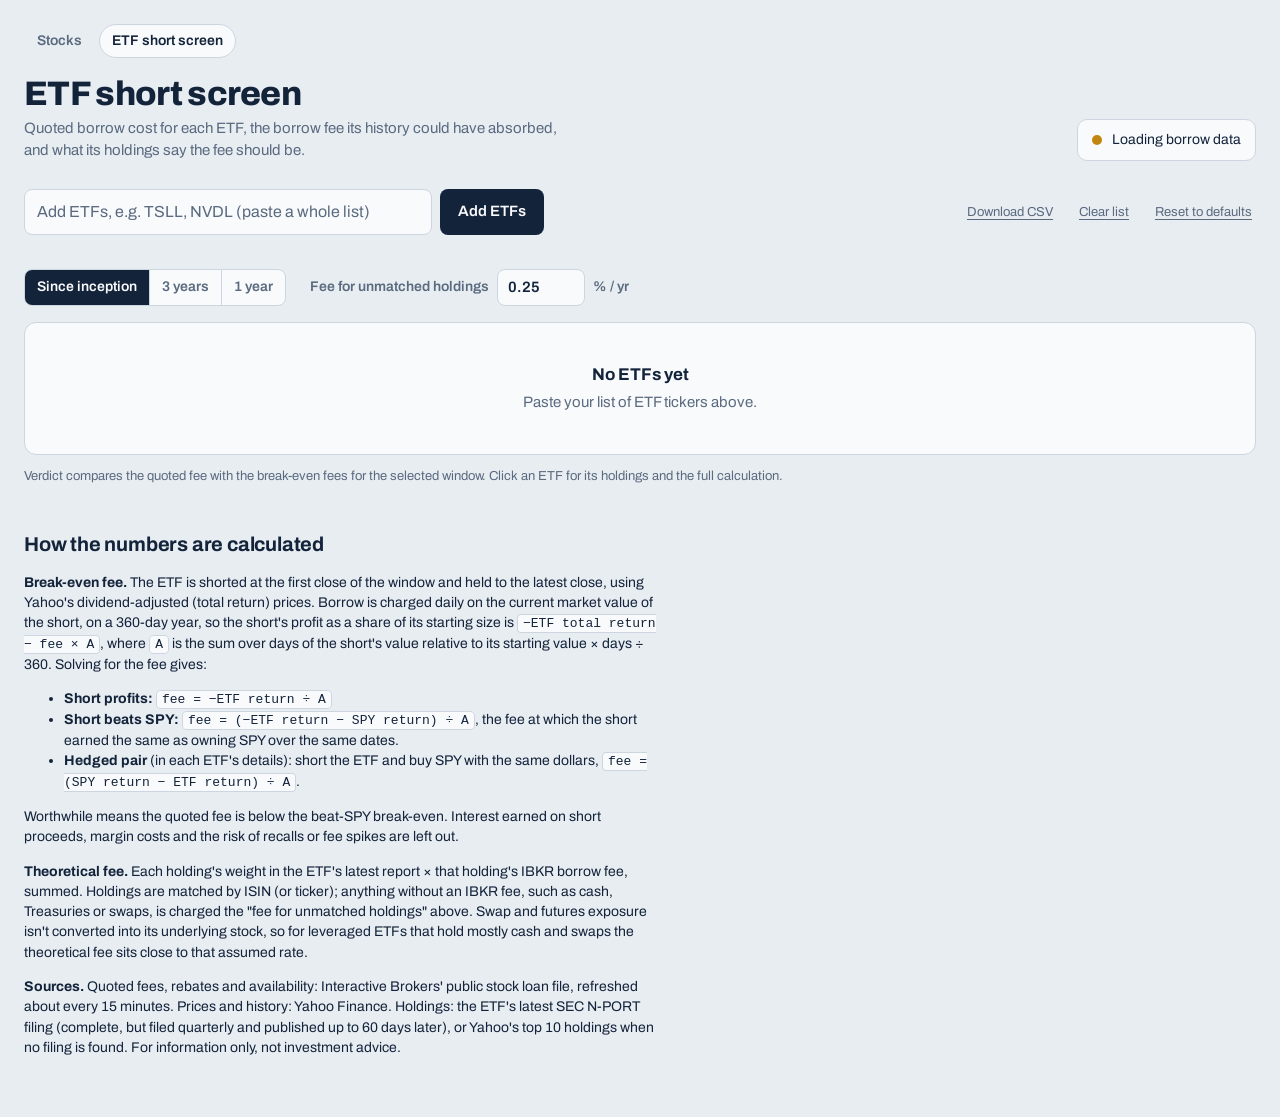
==== etf.html @ 58ff95b7 "Add files via upload" ====
<!doctype html>
<html lang="en">
<head>
<meta charset="utf-8">
<meta name="viewport" content="width=device-width, initial-scale=1">
<title>ETF short screen</title>
<meta name="description" content="Quoted borrow fees for ETFs compared with the fee their history could absorb and the fee their holdings imply.">
<link rel="preconnect" href="https://fonts.googleapis.com">
<link rel="preconnect" href="https://fonts.gstatic.com" crossorigin>
<link href="https://fonts.googleapis.com/css2?family=Archivo:wght@400;500;600;700;800&display=swap" rel="stylesheet">
<style>
  :root {
    --bg: #E8EDF2;
    --surface: #F8FAFC;
    --ink: #13233A;
    --muted: #5A6A7F;
    --rule: #CDD6E0;
    --row-hover: #EEF3F8;
    --up: #1C7650;
    --down: #B3202D;
    --heat-0: #2A8A8A;
    --heat-1: #6E9A3A;
    --heat-2: #C2860F;
    --heat-3: #D35A22;
    --heat-4: #C0263A;
    --focus: #2F6FEB;
    --font: "Archivo", "Segoe UI", system-ui, -apple-system, sans-serif;
  }
  @media (prefers-color-scheme: dark) {
    :root {
      --bg: #0D1626;
      --surface: #132035;
      --ink: #E3E9F2;
      --muted: #8B9DB5;
      --rule: #22324A;
      --row-hover: #18273F;
      --up: #4CC38A;
      --down: #FF6E7A;
      --focus: #7AA7FF;
      --heat-0: #3FB8B0;
      --heat-1: #8CC157;
      --heat-2: #F0B43C;
      --heat-3: #FF8A4C;
      --heat-4: #FF5C70;
    }
  }
  * { box-sizing: border-box; }
  html, body { margin: 0; }
  body {
    background: var(--bg); color: var(--ink);
    font-family: var(--font); font-size: 15px; line-height: 1.45;
    font-variant-numeric: tabular-nums;
  }
  .page { max-width: 1120px; margin: 0 auto; padding: 32px 24px 48px; }

  header {
    display: flex; flex-wrap: wrap; gap: 16px 32px;
    align-items: flex-end; justify-content: space-between; margin-bottom: 28px;
  }
  h1 { font-size: 34px; line-height: 1.05; font-weight: 800; letter-spacing: -0.02em; margin: 0; }
  .sub { margin: 6px 0 0; color: var(--muted); max-width: 60ch; }
  h2 { font-size: 20px; font-weight: 700; margin: 0; letter-spacing: -0.01em; }
  .section-head { display: flex; flex-wrap: wrap; gap: 4px 16px; align-items: baseline; justify-content: space-between; margin: 0 0 12px; }
  .section-head p { margin: 0; color: var(--muted); font-size: 14px; }

  .status {
    display: flex; align-items: flex-start; gap: 10px; max-width: 440px;
    padding: 10px 14px; background: var(--surface);
    border: 1px solid var(--rule); border-radius: 10px; font-size: 14px;
  }
  .dot { flex: none; width: 10px; height: 10px; border-radius: 50%; margin-top: 5px; background: var(--heat-2); }
  .status[data-state="ok"] .dot { background: var(--up); }
  .status[data-state="error"] .dot { background: var(--down); }

  .controls { display: flex; flex-wrap: wrap; gap: 12px 24px; align-items: center; justify-content: space-between; margin-bottom: 14px; }
  #addForm { display: flex; gap: 8px; flex: 1 1 360px; max-width: 520px; }
  input {
    flex: 1; min-width: 0; font: inherit; font-size: 16px; color: var(--ink);
    background: var(--surface); border: 1px solid var(--rule); border-radius: 8px;
    padding: 10px 12px; text-transform: uppercase;
  }
  input::placeholder { text-transform: none; color: var(--muted); }
  button { font: inherit; cursor: pointer; }
  .primary { background: var(--ink); color: var(--surface); border: 0; border-radius: 8px; padding: 10px 18px; font-weight: 600; }
  .quiet { background: none; border: 0; color: var(--muted); padding: 6px 4px; text-decoration: underline; text-underline-offset: 3px; font-size: 13px; }
  .quiet:hover { color: var(--ink); }
  .meta { display: flex; flex-wrap: wrap; gap: 4px 18px; align-items: center; }
  .form-error { color: var(--down); font-size: 13px; min-height: 18px; margin: -6px 0 8px; }
  :focus-visible { outline: 2px solid var(--focus); outline-offset: 2px; }

  .tablewrap { position: relative; background: var(--surface); border: 1px solid var(--rule); border-radius: 12px; overflow-x: auto; }
  table { width: 100%; border-collapse: collapse; }
  #watch { min-width: 820px; }
  #top { min-width: 620px; }
  th, td { padding: 12px 14px; text-align: right; white-space: nowrap; vertical-align: middle; }
  th:first-child, td:first-child { text-align: left; }
  thead th { font-size: 13px; font-weight: 600; color: var(--muted); border-bottom: 1px solid var(--rule); }
  thead th.sortable { padding: 0; }
  thead th button { width: 100%; background: none; border: 0; color: inherit; font-weight: inherit; padding: 12px 14px; text-align: inherit; font-size: 13px; }
  thead th button:hover { color: var(--ink); }
  th[aria-sort="ascending"] button::after { content: " ▲"; font-size: 10px; }
  th[aria-sort="descending"] button::after { content: " ▼"; font-size: 10px; }
  tbody tr + tr td { border-top: 1px solid var(--rule); }
  tbody tr:hover td { background: var(--row-hover); }

  td.sym { position: sticky; left: 0; background: var(--surface); }
  tbody tr:hover td.sym { background: var(--row-hover); }
  .ticker { display: block; font-weight: 700; font-size: 16px; }
  .name { display: block; font-size: 12px; color: var(--muted); max-width: 210px; overflow: hidden; text-overflow: ellipsis; }
  td.price { font-weight: 600; font-size: 16px; }
  .pos { color: var(--up); }
  .neg { color: var(--down); }
  .dim { color: var(--muted); }
  .note { color: var(--muted); font-style: italic; text-align: left; white-space: normal; }

  td.fee { min-width: 170px; }
  .feecell { position: relative; display: block; padding: 3px 8px; border-radius: 5px; overflow: hidden; }
  .feebar { position: absolute; inset: 0 auto 0 0; border-radius: 5px; opacity: 0.22; }
  .feeval { position: relative; font-weight: 700; }

  .chip { display: inline-block; padding: 2px 10px; border-radius: 999px; font-size: 13px; font-weight: 600; border: 1px solid currentColor; }
  .chip.available { color: var(--up); }
  .chip.limited { color: var(--heat-3); }
  .chip.none { color: var(--down); }

  .remove { background: none; border: 0; color: var(--muted); font-size: 20px; line-height: 1; width: 32px; height: 32px; border-radius: 6px; }
  .remove:hover { color: var(--down); background: var(--row-hover); }
  .add {
    background: none; border: 1px solid var(--rule); color: var(--ink); border-radius: 6px;
    padding: 4px 12px; font-size: 13px; font-weight: 600;
  }
  .add:hover:not(:disabled) { border-color: var(--ink); }
  .add:disabled { color: var(--muted); cursor: default; }

  .empty { padding: 40px 20px; text-align: center; color: var(--muted); }
  .empty strong { display: block; color: var(--ink); font-size: 17px; margin-bottom: 4px; }

  .legend { display: flex; flex-wrap: wrap; gap: 6px 18px; margin-top: 12px; font-size: 13px; color: var(--muted); }
  .legend span { display: inline-flex; align-items: center; gap: 6px; }
  .legend i { width: 14px; height: 10px; border-radius: 3px; display: inline-block; }

  section + section { margin-top: 48px; }
  footer { margin-top: 48px; padding-top: 18px; border-top: 1px solid var(--rule); color: var(--muted); font-size: 13px; max-width: 78ch; }
  footer p { margin: 0 0 8px; }
  footer a { color: inherit; }

  .sr-only { position: absolute; width: 1px; height: 1px; overflow: hidden; clip: rect(0 0 0 0); white-space: nowrap; }
  @media (max-width: 640px) {
    .page { padding: 20px 14px 36px; }
    h1 { font-size: 27px; }
    .status { max-width: none; width: 100%; }
  }

  
  /* ---------- shared nav ---------- */
  .topnav { display: flex; gap: 4px; margin: -8px 0 18px; }
  .topnav a {
    color: var(--muted); text-decoration: none; font-weight: 600; font-size: 14px;
    padding: 6px 12px; border-radius: 999px; border: 1px solid transparent;
  }
  .topnav a:hover { color: var(--ink); }
  .topnav a[aria-current="page"] { color: var(--ink); background: var(--surface); border-color: var(--rule); }

  /* ---------- ETF page ---------- */
  .settings { display: flex; flex-wrap: wrap; gap: 10px 24px; align-items: center; margin: 4px 0 16px; font-size: 14px; }
  .settings label { display: inline-flex; align-items: center; gap: 8px; color: var(--muted); font-weight: 600; }
  .settings input[type=number] { width: 88px; text-transform: none; padding: 7px 10px; font-size: 15px; }
  .seg { display: inline-flex; border: 1px solid var(--rule); border-radius: 8px; overflow: hidden; background: var(--surface); }
  .seg button { background: none; border: 0; padding: 7px 12px; color: var(--muted); font-weight: 600; font-size: 14px; }
  .seg button + button { border-left: 1px solid var(--rule); }
  .seg button[aria-pressed="true"] { background: var(--ink); color: var(--surface); }
  .page { max-width: 1300px; }
  #etfTable { min-width: 1040px; }
  #etfTable thead th { white-space: normal; vertical-align: bottom; }
  #etfTable thead th.sortable button { line-height: 1.25; }
  #etfTable td.verdict-cell { white-space: normal; min-width: 128px; }
  .headroom { white-space: nowrap; }
  #etfTable .mini th, #etfTable .mini td { padding: 5px 8px; }
  #etfTable thead th.sortable { min-width: 80px; }
  #etfTable td.nowrap { white-space: nowrap; }
  #etfTable th, #etfTable td { padding-left: 9px; padding-right: 9px; }
  #etfTable thead th.sortable button { padding: 12px 9px; }
  #etfTable td.fee { min-width: 112px; }
  #etfTable thead th:first-child { position: sticky; left: 0; background: var(--surface); z-index: 1; }
  #etfTable td.sym { z-index: 1; }
  th .sub2 { display: block; font-weight: 500; font-size: 11px; }
  td.sym button.expand {
    background: none; border: 0; color: inherit; padding: 0; text-align: left; display: flex; gap: 8px; align-items: flex-start;
  }
  td.sym .chev { color: var(--muted); font-size: 12px; margin-top: 4px; transition: transform .15s; }
  button.expand[aria-expanded="true"] .chev { transform: rotate(90deg); }
  .verdict { display: inline-block; padding: 2px 10px; border-radius: 999px; font-size: 13px; font-weight: 600; border: 1px solid currentColor; }
  .verdict.go { color: var(--up); }
  .verdict.meh { color: var(--heat-3); }
  .verdict.no { color: var(--down); }
  .headroom { display: block; font-size: 12px; color: var(--muted); margin-top: 3px; }
  .mis.rich { color: var(--down); font-weight: 700; }
  .mis.cheap { color: var(--up); font-weight: 700; }
  tr.detail td { background: var(--bg); white-space: normal; text-align: left; padding: 18px 20px 22px; }
  tr.detail:hover td { background: var(--bg); }
  .detail-grid { display: grid; grid-template-columns: repeat(auto-fit, minmax(320px, 1fr)); gap: 18px 32px; }
  .detail h3 { font-size: 15px; margin: 0 0 8px; }
  .kv { display: grid; grid-template-columns: 1fr auto; gap: 4px 16px; font-size: 14px; margin: 0; }
  .kv dt { color: var(--muted); }
  .kv dd { margin: 0; text-align: right; font-weight: 600; }
  .kv .sep { grid-column: 1 / -1; border-top: 1px solid var(--rule); margin: 4px 0; }
  .mini { width: 100%; border-collapse: collapse; font-size: 13px; margin-top: 8px; }
  .mini th, .mini td { padding: 5px 8px; border-top: 1px solid var(--rule); text-align: right; white-space: nowrap; background: none !important; }
  .mini th { border-top: 0; color: var(--muted); font-weight: 600; }
  .mini th:first-child, .mini td:first-child { text-align: left; white-space: normal; }
  .note-line { font-size: 13px; color: var(--muted); margin: 8px 0 0; }
  .method { margin-top: 44px; max-width: 80ch; font-size: 14px; }
  .method h2 { margin-bottom: 8px; }
  .method p, .method li { color: var(--ink); }
  .method code { font-size: 13px; background: var(--surface); border: 1px solid var(--rule); border-radius: 4px; padding: 1px 5px; }
</style>
</head>
<body>
<div class="page">
  <nav class="topnav" aria-label="Pages">
    <a href="/">Stocks</a>
    <a href="/etf" aria-current="page">ETF short screen</a>
  </nav>
  <header>
    <div>
      <h1>ETF short screen</h1>
      <p class="sub">Quoted borrow cost for each ETF, the borrow fee its history could have absorbed, and what its holdings say the fee should be.</p>
    </div>
    <div class="status" id="status" data-state="loading" role="status" aria-live="polite">
      <span class="dot" aria-hidden="true"></span>
      <span id="statusText">Loading borrow data</span>
    </div>
  </header>

  <div class="controls">
    <form id="addForm" autocomplete="off">
      <label for="sym" class="sr-only">ETF tickers</label>
      <input id="sym" placeholder="Add ETFs, e.g. TSLL, NVDL (paste a whole list)" spellcheck="false">
      <button class="primary" type="submit">Add ETFs</button>
    </form>
    <div class="meta">
      <button class="quiet" id="csvBtn" type="button">Download CSV</button>
      <button class="quiet" id="clearBtn" type="button">Clear list</button>
      <button class="quiet" id="resetBtn" type="button">Reset to defaults</button>
    </div>
  </div>
  <div class="form-error" id="formError" role="alert"></div>

  <div class="settings">
    <span class="seg" role="group" aria-label="History window">
      <button type="button" data-win="inception" aria-pressed="true">Since inception</button>
      <button type="button" data-win="3y" aria-pressed="false">3 years</button>
      <button type="button" data-win="1y" aria-pressed="false">1 year</button>
    </span>
    <label for="gc">Fee for unmatched holdings
      <input id="gc" type="number" min="0" max="100" step="0.05" inputmode="decimal"> % / yr
    </label>
    <span class="hint" id="loadHint" aria-live="polite" style="color:var(--muted);font-size:13px"></span>
  </div>

  <div class="tablewrap">
    <table id="etfTable">
      <thead>
        <tr>
          <th class="sortable" data-key="symbol"><button type="button">ETF</button></th>
          <th class="sortable" data-key="aum"><button type="button">AUM</button></th>
          <th class="sortable" data-key="fee"><button type="button">Quoted fee<span class="sub2">IBKR, % / yr</span></button></th>
          <th class="sortable" data-key="shares"><button type="button">Available</button></th>
          <th class="sortable" data-key="theo"><button type="button">Theoretical<span class="sub2">from holdings</span></button></th>
          <th class="sortable" data-key="mis"><button type="button">Gap<span class="sub2">quoted − theo, pts</span></button></th>
          <th class="sortable" data-key="etf_ann"><button type="button">ETF return<span class="sub2">total, / yr</span></button></th>
          <th class="sortable" data-key="spy_ann"><button type="button">SPY return<span class="sub2">same dates, / yr</span></button></th>
          <th class="sortable" data-key="be_profit"><button type="button">Break-even fee<span class="sub2">short profits</span></button></th>
          <th class="sortable" data-key="be_spy"><button type="button">Break-even fee<span class="sub2">short beats SPY</span></button></th>
          <th class="sortable" data-key="headroom"><button type="button">Verdict</button></th>
          <th><span class="sr-only">Remove</span></th>
        </tr>
      </thead>
      <tbody id="body"></tbody>
    </table>
    <div class="empty" id="empty" hidden>
      <strong>No ETFs yet</strong>
      Paste your list of ETF tickers above.
    </div>
  </div>
  <div class="legend">
    <span>Verdict compares the quoted fee with the break-even fees for the selected window. Click an ETF for its holdings and the full calculation.</span>
  </div>

  <section class="method" aria-labelledby="methodTitle">
    <h2 id="methodTitle">How the numbers are calculated</h2>
    <p><strong>Break-even fee.</strong> The ETF is shorted at the first close of the window and held to the latest close, using Yahoo's dividend-adjusted (total return) prices. Borrow is charged daily on the current market value of the short, on a 360-day year, so the short's profit as a share of its starting size is <code>−ETF total return − fee × A</code>, where <code>A</code> is the sum over days of the short's value relative to its starting value × days ÷ 360. Solving for the fee gives:</p>
    <ul>
      <li><strong>Short profits:</strong> <code>fee = −ETF return ÷ A</code></li>
      <li><strong>Short beats SPY:</strong> <code>fee = (−ETF return − SPY return) ÷ A</code>, the fee at which the short earned the same as owning SPY over the same dates.</li>
      <li><strong>Hedged pair</strong> (in each ETF's details): short the ETF and buy SPY with the same dollars, <code>fee = (SPY return − ETF return) ÷ A</code>.</li>
    </ul>
    <p>Worthwhile means the quoted fee is below the beat-SPY break-even. Interest earned on short proceeds, margin costs and the risk of recalls or fee spikes are left out.</p>
    <p><strong>Theoretical fee.</strong> Each holding's weight in the ETF's latest report × that holding's IBKR borrow fee, summed. Holdings are matched by ISIN (or ticker); anything without an IBKR fee, such as cash, Treasuries or swaps, is charged the "fee for unmatched holdings" above. Swap and futures exposure isn't converted into its underlying stock, so for leveraged ETFs that hold mostly cash and swaps the theoretical fee sits close to that assumed rate.</p>
    <p><strong>Sources.</strong> Quoted fees, rebates and availability: Interactive Brokers' public stock loan file, refreshed about every 15 minutes. Prices and history: Yahoo Finance. Holdings: the ETF's latest SEC N-PORT filing (complete, but filed quarterly and published up to 60 days later), or Yahoo's top 10 holdings when no filing is found. For information only, not investment advice.</p>
  </section>
</div>

<script>
const $ = (id) => document.getElementById(id);
const LIST_KEY = "sbm.etfs.v1", GC_KEY = "sbm.etf.gc.v1", WIN_KEY = "sbm.etf.win.v1";
let config = { default_etfs: [], gc_default: 0.25 };
let etfs = [], gc = 0.25, win = "inception";
let data = new Map();           // symbol -> server row
let borrowState = null, anyPending = false;
let sortKey = null, sortDir = 1;
const open = new Set();
let timer = null, inflight = null;

// ---------- formatting ----------
const isNum = (v) => typeof v === "number" && isFinite(v);
const dash = "–";
const pctf = (v, digits = 1) => isNum(v) ? `${(v * 100).toFixed(digits)}%` : dash;          // fraction -> %
const pctp = (v, digits = 2) => isNum(v) ? `${v.toFixed(digits)}%` : dash;                   // already %
const signedPct = (v) => isNum(v) ? `${v > 0 ? "+" : ""}${(v * 100).toFixed(1)}%` : dash;
function compact(v) {
  if (!isNum(v)) return dash;
  const a = Math.abs(v);
  if (a >= 1e12) return (v / 1e12).toFixed(2) + "T";
  if (a >= 1e9) return (v / 1e9).toFixed(2) + "B";
  if (a >= 1e6) return (v / 1e6).toFixed(a >= 1e7 ? 0 : 1) + "M";
  if (a >= 1e3) return (v / 1e3).toFixed(a >= 1e4 ? 0 : 1) + "K";
  return String(Math.round(v));
}
const heat = (f) => f < 1 ? 0 : f < 5 ? 1 : f < 20 ? 2 : f < 50 ? 3 : 4;
function normalize(t) {
  const s = t.trim().toUpperCase().replace(/^\$/, "").replace(/ /g, ".");
  return /^[A-Z0-9][A-Z0-9.\-]{0,9}$/.test(s) ? s : null;
}
function el(tag, cls, text) {
  const e = document.createElement(tag);
  if (cls) e.className = cls;
  if (text != null) e.textContent = text;
  return e;
}
function feeCell(td, fee) {
  td.className = "fee";
  td.innerHTML = '<span class="feecell"><span class="feebar"></span><span class="feeval"></span></span>';
  const bar = td.querySelector(".feebar"), val = td.querySelector(".feeval");
  if (!isNum(fee)) { val.textContent = dash; return; }
  const h = heat(fee);
  val.textContent = pctp(fee);
  val.style.color = `var(--heat-${h})`;
  bar.style.background = `var(--heat-${h})`;
  bar.style.width = `${Math.max(6, Math.min(100, Math.log10(fee + 1) / 2 * 100))}%`;
}

// ---------- derived values for the selected window ----------
function view(sym) {
  const r = data.get(sym);
  const v = { symbol: sym, r };
  if (!r) return v;
  const w = r.history && r.history.windows ? r.history.windows[win] : null;
  const q = r.quote || {};
  const theo = r.holdings && r.holdings.theo ? r.holdings.theo : null;
  Object.assign(v, {
    name: r.name || q.name, aum: r.aum, fee: q.fee, shares: q.shares, plus: q.plus,
    theo: theo ? theo.fee : null, w,
    etf_ann: w ? w.etf_ann : null, spy_ann: w ? w.spy_ann : null,
    be_profit: w ? w.be_profit : null, be_spy: w ? w.be_spy : null,
  });
  v.mis = isNum(v.fee) && isNum(v.theo) ? v.fee - v.theo : null;
  if (w && isNum(v.fee) && isNum(w.be_spy)) {
    v.headroom = w.be_spy - v.fee;
    v.verdict = v.fee <= w.be_spy ? "go" : (isNum(w.be_profit) && v.fee <= w.be_profit ? "meh" : "no");
  }
  if (w && isNum(v.fee)) {
    const pnl = -w.etf_total - (v.fee / 100) * w.a;
    v.short_ann = pnl > -1 ? Math.pow(1 + pnl, 1 / w.years) - 1 : -1;
    v.short_total = pnl;
  }
  return v;
}
const VERDICT = { go: "Worthwhile", meh: "Profits, trails SPY", no: "Not worthwhile" };

// ---------- table ----------
function sorted(list) {
  if (!sortKey) return list;
  return [...list].sort((a, b) => {
    const x = a[sortKey], y = b[sortKey];
    if (x == null && y == null) return 0;
    if (x == null) return 1;
    if (y == null) return -1;
    if (typeof x === "string") return x.localeCompare(y) * sortDir;
    return (x - y) * sortDir;
  });
}

function render() {
  const body = $("body");
  body.textContent = "";
  $("empty").hidden = etfs.length > 0;
  $("etfTable").hidden = etfs.length === 0;

  for (const v of sorted(etfs.map(view))) {
    const r = v.r;
    const tr = body.insertRow();
    const symTd = tr.insertCell(); symTd.className = "sym";
    const btn = el("button", "expand");
    btn.type = "button";
    btn.setAttribute("aria-expanded", String(open.has(v.symbol)));
    btn.setAttribute("aria-label", `${v.symbol} details`);
    btn.append(el("span", "chev", "▶"));
    const nm = el("span");
    nm.append(el("span", "ticker", v.symbol));
    if (v.name) { const n = el("span", "name", v.name); n.title = v.name; nm.append(n); }
    btn.append(nm);
    btn.addEventListener("click", () => { open.has(v.symbol) ? open.delete(v.symbol) : open.add(v.symbol); render(); });
    symTd.append(btn);

    if (!r) {
      const td = tr.insertCell(); td.colSpan = 10; td.className = "note"; td.textContent = "Loading";
    } else {
      tr.insertCell().textContent = isNum(v.aum) ? "$" + compact(v.aum) : dash;
      const feeTd = tr.insertCell();
      if (!r.quote.listed) { feeTd.className = "note nowrap"; feeTd.textContent = "Not in IBKR file"; }
      else feeCell(feeTd, v.fee);
      const sh = tr.insertCell(); sh.textContent = isNum(v.shares) ? compact(v.shares) + (v.plus ? "+" : "") : dash;

      const th = tr.insertCell();
      if (r.holdings.pending) { th.textContent = "…"; th.className = "dim"; }
      else if (r.holdings.error) { th.textContent = dash; th.className = "dim"; th.title = r.holdings.error; }
      else { th.textContent = pctp(v.theo); if (!r.holdings.complete) th.title = "Top 10 holdings only"; }

      const mis = tr.insertCell();
      mis.textContent = isNum(v.mis) ? `${v.mis > 0 ? "+" : ""}${v.mis.toFixed(2)}` : dash;
      mis.className = "mis " + (isNum(v.mis) ? (v.mis > 0.5 ? "rich" : v.mis < -0.5 ? "cheap" : "") : "dim");

      if (r.history.pending || r.history.error || !v.w) {
        const td = tr.insertCell(); td.colSpan = 5; td.className = "note";
        td.textContent = r.history.pending ? "Loading price history…" :
          r.history.error ? r.history.error :
          `Not enough history for this window (since ${r.history.inception}).`;
      } else {
        const e = tr.insertCell(); e.textContent = signedPct(v.etf_ann); e.className = v.etf_ann < 0 ? "neg" : "pos";
        const s = tr.insertCell(); s.textContent = signedPct(v.spy_ann); s.className = "dim";
        tr.insertCell().textContent = pctp(v.be_profit, 1);
        const bs = tr.insertCell(); bs.textContent = pctp(v.be_spy, 1); bs.style.fontWeight = "700";
        const vd = tr.insertCell(); vd.className = "verdict-cell";
        if (v.verdict) {
          vd.append(el("span", "verdict " + v.verdict, VERDICT[v.verdict]));
          vd.append(el("span", "headroom", `${v.headroom >= 0 ? "" : "−"}${Math.abs(v.headroom).toFixed(1)} pts ${v.headroom >= 0 ? "under" : "over"} break-even`));
        } else { vd.textContent = dash; vd.className = "dim"; }
      }
    }
    const x = tr.insertCell();
    const rm = el("button", "remove", "×");
    rm.type = "button"; rm.setAttribute("aria-label", `Remove ${v.symbol}`);
    rm.addEventListener("click", () => removeEtf(v.symbol));
    x.append(rm);

    if (open.has(v.symbol)) body.append(detailRow(v));
  }
}

function kv(dl, label, value, cls) {
  dl.append(el("dt", null, label));
  const dd = el("dd", cls, value);
  dl.append(dd);
}

function detailRow(v) {
  const tr = el("tr", "detail");
  const td = tr.insertCell(); td.colSpan = 12;
  const r = v.r;
  if (!r) { td.textContent = "Loading"; return tr; }
  const grid = el("div", "detail-grid");

  // history
  const h = el("div");
  const label = { inception: "since inception", "3y": "over 3 years", "1y": "over 1 year" }[win];
  h.append(el("h3", null, `Short held ${label}`));
  const w = v.w;
  if (!w) {
    h.append(el("p", "note-line", r.history.pending ? "Loading price history…" : (r.history.error || "Not enough history for this window.")));
  } else {
    const dl = el("dl", "kv");
    kv(dl, "Dates", `${w.start} to ${w.end} (${w.years.toFixed(1)} yrs)`);
    kv(dl, "ETF total return", signedPct(w.etf_total));
    kv(dl, "SPY total return", signedPct(w.spy_total));
    kv(dl, "Average short size", isNum(w.avg_size) ? `${(w.avg_size * 100).toFixed(0)}% of starting` : dash);
    dl.append(el("div", "sep"));
    kv(dl, "Break-even: short profits", pctp(w.be_profit, 1));
    kv(dl, "Break-even: short beats SPY", pctp(w.be_spy, 1));
    kv(dl, "Break-even: short ETF, long SPY", pctp(w.be_hedged, 1));
    if (isNum(v.fee)) {
      dl.append(el("div", "sep"));
      kv(dl, `Short at quoted ${pctp(v.fee)}`, `${signedPct(v.short_total)} total, ${signedPct(v.short_ann)} / yr`,
         v.short_total >= 0 ? "pos" : "neg");
      kv(dl, "SPY over the same dates", `${signedPct(w.spy_total)} total, ${signedPct(w.spy_ann)} / yr`);
    }
    h.append(dl);
    if (w.years < 1) h.append(el("p", "note-line", "Less than a year of history, so these break-evens are noisy."));
  }
  if (r.expense != null) h.append(el("p", "note-line", `Expense ratio ${pctp(r.expense)} (already reflected in its total return).`));
  if (r.quote && isNum(r.quote.rebate)) h.append(el("p", "note-line", `IBKR rebate on short proceeds: ${pctp(r.quote.rebate)} / yr.`));
  grid.append(h);

  // holdings
  const g = el("div");
  g.append(el("h3", null, "Theoretical fee from holdings"));
  const hd = r.holdings;
  if (hd.pending) g.append(el("p", "note-line", "Loading holdings…"));
  else if (hd.error) g.append(el("p", "note-line", hd.error));
  else {
    const t = hd.theo;
    const dl = el("dl", "kv");
    const src = el("span");
    if (hd.url) { const a = el("a", null, hd.source); a.href = hd.url; a.target = "_blank"; a.rel = "noopener"; a.style.color = "inherit"; src.append(a); }
    else src.textContent = hd.source;
    dl.append(el("dt", null, "Source")); const dd = el("dd"); dd.append(src); dl.append(dd);
    kv(dl, "Holdings as of", hd.as_of || "Latest from Yahoo (date not given)");
    if (t) {
      kv(dl, "Holdings matched to an IBKR fee", `${t.matched} of ${t.count} (${(t.coverage * 100).toFixed(0)}% of weight)`);
      kv(dl, "Theoretical fee", pctp(t.fee));
      kv(dl, "Quoted fee", pctp(v.fee));
    }
    g.append(dl);
    if (t && t.top.length) {
      const tbl = el("table", "mini");
      tbl.innerHTML = "<thead><tr><th>Holding</th><th>Weight</th><th>Borrow fee</th><th>Adds</th></tr></thead>";
      const tb = el("tbody");
      for (const x of t.top) {
        const row = tb.insertRow();
        row.insertCell().textContent = x.ticker ? `${x.ticker} · ${x.name}` : x.name;
        row.insertCell().textContent = pctf(x.w, 2);
        const f = row.insertCell();
        f.textContent = isNum(x.fee) ? pctp(x.fee) : `${pctp(gc)} assumed`;
        if (!isNum(x.fee)) f.className = "dim";
        row.insertCell().textContent = pctp(x.contrib, 3);
      }
      tbl.append(tb);
      g.append(tbl);
      if (t.count > t.top.length) g.append(el("p", "note-line", `Largest ${t.top.length} of ${t.count} holdings shown.`));
    }
    for (const n of hd.notes || []) g.append(el("p", "note-line", n));
    if (t && t.coverage < 0.5) g.append(el("p", "note-line", "Most of the weight has no IBKR fee (cash, bonds, swaps or unlisted names), so the assumed rate drives this estimate."));
  }
  grid.append(g);
  td.append(grid);
  return tr;
}

// ---------- data ----------
async function refresh() {
  clearTimeout(timer);
  if (!etfs.length) { data.clear(); render(); return; }
  const ctrl = new AbortController();
  if (inflight) inflight.abort();
  inflight = ctrl;
  try {
    const url = `/api/etf?symbols=${encodeURIComponent(etfs.join(","))}&gc=${encodeURIComponent(gc)}`;
    const d = await (await fetch(url, { cache: "no-store", signal: ctrl.signal })).json();
    if (d.error) { setStatus({ state: "error", text: d.error }); return; }
    for (const r of d.rows) data.set(r.symbol, r);
    setStatus(d.borrow);
    anyPending = d.pending > 0;
    $("loadHint").textContent = anyPending ? `Loading history and holdings for ${d.pending} item${d.pending > 1 ? "s" : ""}…` : "";
    render();
    timer = setTimeout(refresh, anyPending ? 3000 : 120000);
  } catch (e) {
    if (e.name === "AbortError") return;
    setStatus({ state: "error", text: "Can't reach the server. Retrying." });
    timer = setTimeout(refresh, 10000);
  } finally {
    if (inflight === ctrl) inflight = null;
  }
}
function setStatus(b) {
  $("status").dataset.state = b.state;
  $("statusText").textContent =
    b.state === "ok" ? `Borrow data updated ${b.as_of}` :
    b.state === "error" ? (b.text || "Borrow data unavailable") : "Loading borrow data";
}

// ---------- list & settings ----------
const save = (k, v) => { try { localStorage.setItem(k, typeof v === "string" ? v : JSON.stringify(v)); } catch {} };
function load(k) { try { return localStorage.getItem(k); } catch { return null; } }

function addEtfs(text) {
  const good = text.split(/[,\s;]+/).filter(Boolean).map(normalize).filter(Boolean);
  if (!good.length) return "Type an ETF ticker, like TSLL.";
  let msg = "";
  for (const s of good) if (!etfs.includes(s)) etfs.push(s);
  if (etfs.length > 30) { etfs = etfs.slice(0, 30); msg = "The list can hold up to 30 ETFs."; }
  save(LIST_KEY, etfs); render(); refresh();
  return msg;
}
function removeEtf(sym) {
  etfs = etfs.filter(s => s !== sym); open.delete(sym);
  save(LIST_KEY, etfs); render();
}
function setWin(w) {
  win = w; save(WIN_KEY, w);
  document.querySelectorAll(".seg button").forEach(b => b.setAttribute("aria-pressed", String(b.dataset.win === w)));
  render();
}

$("addForm").addEventListener("submit", (e) => {
  e.preventDefault();
  const msg = addEtfs($("sym").value);
  $("formError").textContent = msg;
  if (!msg) $("sym").value = "";
});
$("clearBtn").addEventListener("click", () => { etfs = []; save(LIST_KEY, etfs); render(); });
$("resetBtn").addEventListener("click", () => { etfs = [...config.default_etfs]; save(LIST_KEY, etfs); render(); refresh(); });
document.querySelectorAll(".seg button").forEach(b => b.addEventListener("click", () => setWin(b.dataset.win)));
let gcTimer = null;
$("gc").addEventListener("input", () => {
  const v = parseFloat($("gc").value);
  if (!isFinite(v) || v < 0 || v > 100) return;
  gc = v; save(GC_KEY, String(v));
  clearTimeout(gcTimer); gcTimer = setTimeout(refresh, 400);
});
document.querySelectorAll("#etfTable th.sortable").forEach(th => {
  th.querySelector("button").addEventListener("click", () => {
    const k = th.dataset.key;
    if (sortKey === k) sortDir = -sortDir; else { sortKey = k; sortDir = k === "symbol" ? 1 : -1; }
    document.querySelectorAll("#etfTable th").forEach(h => h.removeAttribute("aria-sort"));
    th.setAttribute("aria-sort", sortDir === 1 ? "ascending" : "descending");
    render();
  });
});
$("csvBtn").addEventListener("click", () => {
  const head = ["ETF", "Name", "AUM", "Quoted fee %/yr", "Shares available", "Theoretical fee %/yr",
    "Quoted minus theoretical (pts)", "Holdings source", "Holdings as of", "Holdings coverage",
    "Window", "Start", "End", "ETF total return", "SPY total return", "ETF return /yr", "SPY return /yr",
    "Break-even fee: profit %/yr", "Break-even fee: beat SPY %/yr", "Break-even fee: hedged %/yr", "Verdict"];
  const q = (x) => x == null ? "" : `"${String(x).replace(/"/g, '""')}"`;
  const lines = [head.map(q).join(",")];
  for (const v of etfs.map(view)) {
    const w = v.w || {}, hd = (v.r && v.r.holdings) || {}, t = hd.theo || {};
    lines.push([v.symbol, v.name, v.aum, v.fee, v.shares, v.theo, v.mis, hd.source, hd.as_of, t.coverage,
      win, w.start, w.end, w.etf_total, w.spy_total, w.etf_ann, w.spy_ann, w.be_profit, w.be_spy, w.be_hedged,
      VERDICT[v.verdict]].map(q).join(","));
  }
  const a = document.createElement("a");
  a.href = URL.createObjectURL(new Blob([lines.join("\n")], { type: "text/csv" }));
  a.download = `etf-short-screen-${win}-${new Date().toISOString().slice(0, 10)}.csv`;
  a.click(); URL.revokeObjectURL(a.href);
});

(async function start() {
  try { config = await (await fetch("/api/config")).json(); } catch {}
  let saved = null;
  try { saved = JSON.parse(load(LIST_KEY)); } catch {}
  etfs = Array.isArray(saved) ? saved.filter(normalize) : [...(config.default_etfs || [])];
  const g = parseFloat(load(GC_KEY));
  gc = isFinite(g) ? g : (config.gc_default ?? 0.25);
  $("gc").value = gc;
  const w = load(WIN_KEY);
  setWin(["inception", "3y", "1y"].includes(w) ? w : "inception");
  refresh();
})();
</script>
</body>
</html>
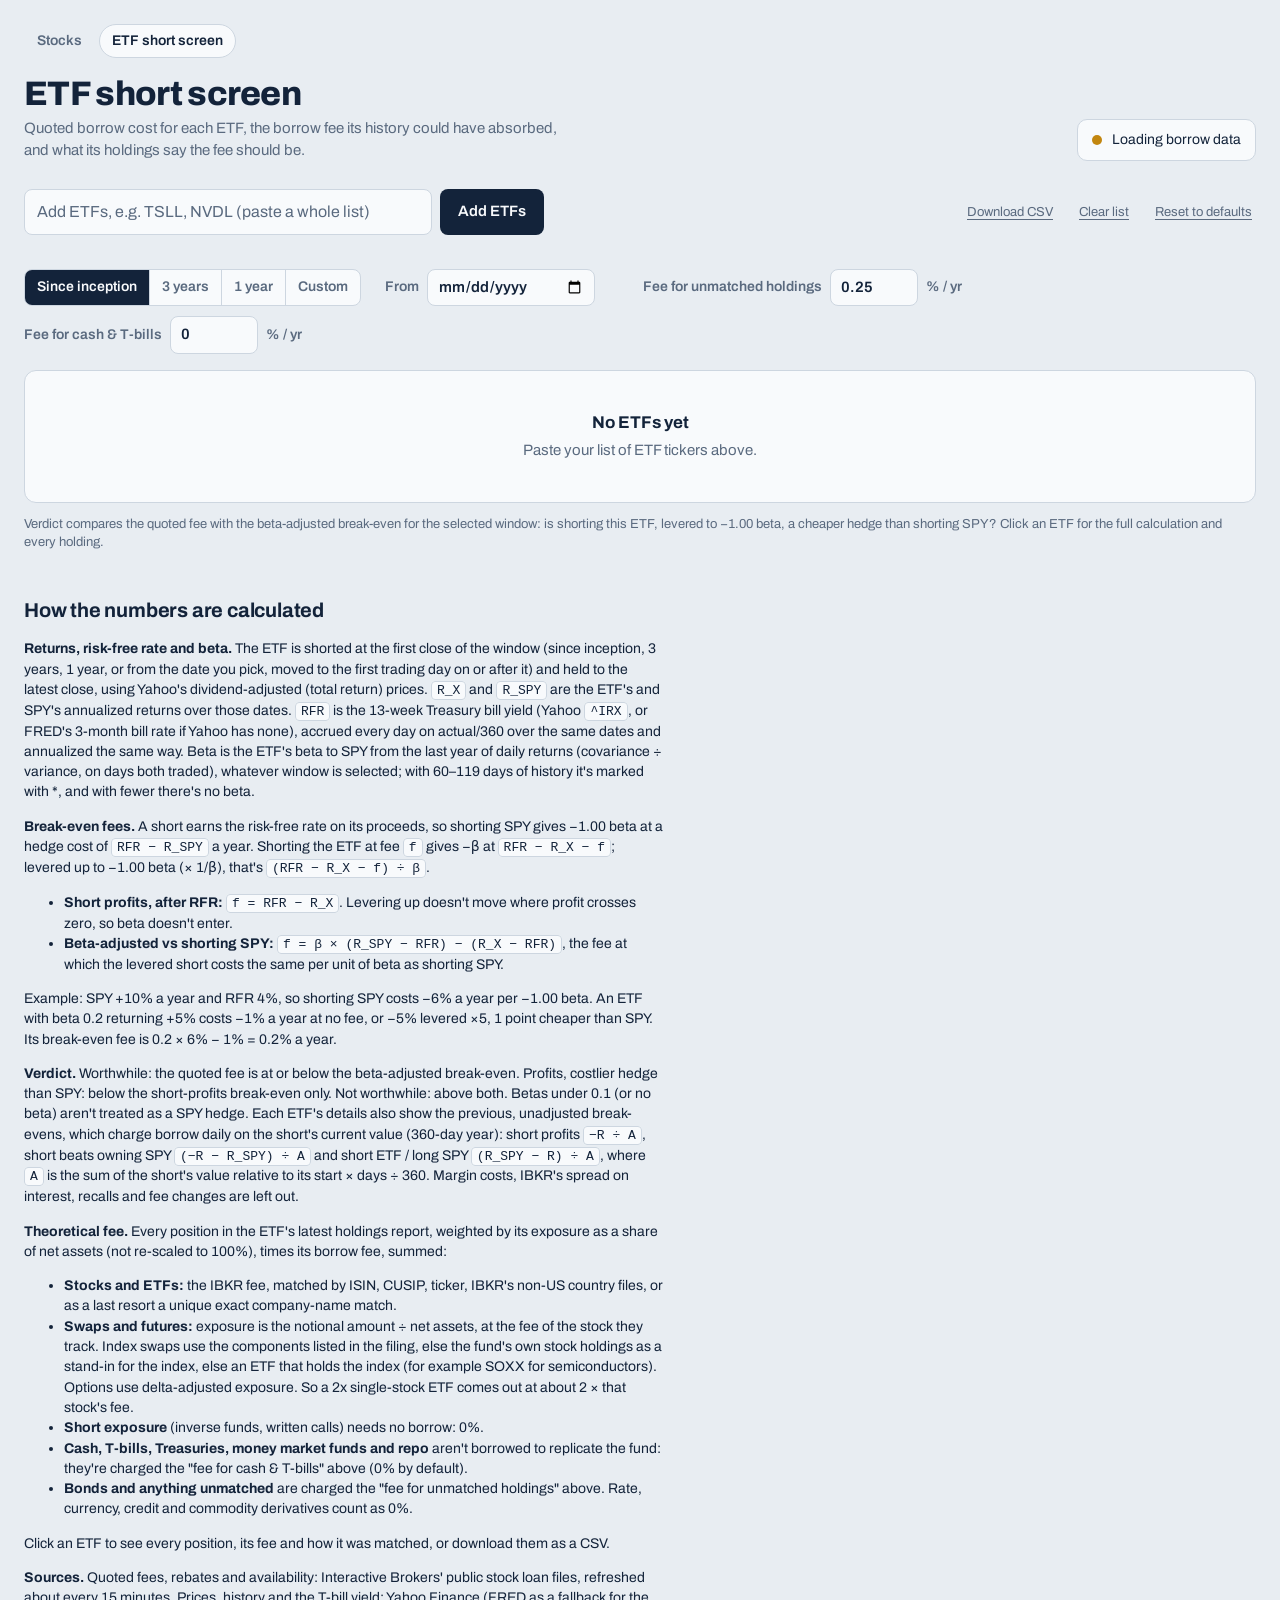
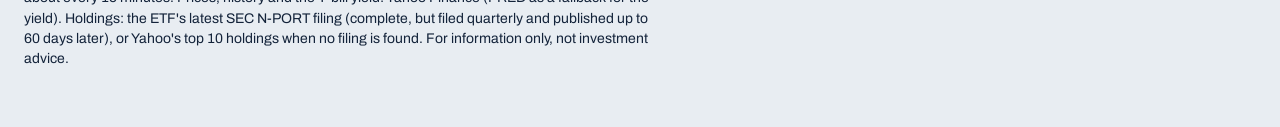
==== commit ffced178: "ETF screen: price every holding, custom start date, beta-adjusted break-evens Theoretical fee from h" ====
--- a/etf.html
+++ b/etf.html
@@ -169,18 +169,27 @@
   .seg button { background: none; border: 0; padding: 7px 12px; color: var(--muted); font-weight: 600; font-size: 14px; }
   .seg button + button { border-left: 1px solid var(--rule); }
   .seg button[aria-pressed="true"] { background: var(--ink); color: var(--surface); }
-  .page { max-width: 1300px; }
-  #etfTable { min-width: 1040px; }
+  .page { max-width: 1440px; }
+  #etfTable { min-width: 1340px; }
+  .settings input[type=date] { flex: none; width: 168px; text-transform: none; padding: 6px 10px; font-size: 15px; }
+  .date-error { color: var(--down); font-size: 13px; }
+  .cellsub { display: block; font-size: 12px; color: var(--muted); font-weight: 400; margin-top: 2px; white-space: nowrap; }
+  .warnline { display: block; font-size: 12px; color: var(--heat-3); font-weight: 600; margin-top: 2px; }
+  .warnbox { border: 1px solid var(--heat-3); border-radius: 8px; padding: 8px 12px; margin: 0 0 10px; font-size: 13px; }
+  .detail-wide { grid-column: 1 / -1; }
+  .mini td.how { white-space: normal; text-align: left; min-width: 180px; }
+  .mini td.how .cellsub { white-space: normal; max-width: 420px; }
+  .holdtools { display: flex; flex-wrap: wrap; gap: 4px 16px; align-items: center; margin-top: 8px; }
   #etfTable thead th { white-space: normal; vertical-align: bottom; }
   #etfTable thead th.sortable button { line-height: 1.25; }
-  #etfTable td.verdict-cell { white-space: normal; min-width: 128px; }
-  .headroom { white-space: nowrap; }
+  #etfTable td.verdict-cell { white-space: normal; min-width: 150px; max-width: 230px; }
   #etfTable .mini th, #etfTable .mini td { padding: 5px 8px; }
-  #etfTable thead th.sortable { min-width: 80px; }
+  #etfTable thead th.sortable { min-width: 62px; }
+  #etfTable .name { max-width: 170px; }
   #etfTable td.nowrap { white-space: nowrap; }
   #etfTable th, #etfTable td { padding-left: 9px; padding-right: 9px; }
   #etfTable thead th.sortable button { padding: 12px 9px; }
-  #etfTable td.fee { min-width: 112px; }
+  #etfTable td.fee { min-width: 96px; }
   #etfTable thead th:first-child { position: sticky; left: 0; background: var(--surface); z-index: 1; }
   #etfTable td.sym { z-index: 1; }
   th .sub2 { display: block; font-weight: 500; font-size: 11px; }
@@ -189,18 +198,25 @@
   }
   td.sym .chev { color: var(--muted); font-size: 12px; margin-top: 4px; transition: transform .15s; }
   button.expand[aria-expanded="true"] .chev { transform: rotate(90deg); }
-  .verdict { display: inline-block; padding: 2px 10px; border-radius: 999px; font-size: 13px; font-weight: 600; border: 1px solid currentColor; }
+  .verdict { display: inline-block; padding: 2px 10px; border-radius: 12px; font-size: 13px; font-weight: 600; border: 1px solid currentColor; line-height: 1.35; }
   .verdict.go { color: var(--up); }
   .verdict.meh { color: var(--heat-3); }
   .verdict.no { color: var(--down); }
-  .headroom { display: block; font-size: 12px; color: var(--muted); margin-top: 3px; }
+  .verdict.low { color: var(--muted); }
+  .headroom { display: block; font-size: 12px; color: var(--muted); margin-top: 3px; white-space: normal; }
   .mis.rich { color: var(--down); font-weight: 700; }
   .mis.cheap { color: var(--up); font-weight: 700; }
   tr.detail td { background: var(--bg); white-space: normal; text-align: left; padding: 18px 20px 22px; }
   tr.detail:hover td { background: var(--bg); }
-  .detail-grid { display: grid; grid-template-columns: repeat(auto-fit, minmax(320px, 1fr)); gap: 18px 32px; }
+  .detail-grid {
+    display: grid; grid-template-columns: repeat(2, minmax(0, 1fr)); gap: 18px 40px;
+    position: sticky; left: 20px; width: min(1360px, calc(100vw - 110px));
+  }
+  @media (max-width: 900px) { .detail-grid { grid-template-columns: minmax(0, 1fr); width: calc(100vw - 72px); left: 12px; } }
   .detail h3 { font-size: 15px; margin: 0 0 8px; }
-  .kv { display: grid; grid-template-columns: 1fr auto; gap: 4px 16px; font-size: 14px; margin: 0; }
+  .kv { display: grid; grid-template-columns: minmax(150px, 1fr) minmax(0, max-content); gap: 4px 16px; font-size: 14px; margin: 0; }
+  .kv dd { overflow-wrap: anywhere; }
+  .detail-wide .kv, .detail-wide .mini.groups { max-width: 640px; }
   .kv dt { color: var(--muted); }
   .kv dd { margin: 0; text-align: right; font-weight: 600; }
   .kv .sep { grid-column: 1 / -1; border-top: 1px solid var(--rule); margin: 4px 0; }
@@ -251,9 +267,17 @@
       <button type="button" data-win="inception" aria-pressed="true">Since inception</button>
       <button type="button" data-win="3y" aria-pressed="false">3 years</button>
       <button type="button" data-win="1y" aria-pressed="false">1 year</button>
+      <button type="button" data-win="custom" aria-pressed="false">Custom</button>
     </span>
+    <label for="startDate">From
+      <input id="startDate" type="date" min="1993-01-29">
+    </label>
+    <span class="date-error" id="dateError" role="alert"></span>
     <label for="gc">Fee for unmatched holdings
       <input id="gc" type="number" min="0" max="100" step="0.05" inputmode="decimal"> % / yr
+    </label>
+    <label for="cash">Fee for cash &amp; T-bills
+      <input id="cash" type="number" min="0" max="100" step="0.05" inputmode="decimal"> % / yr
     </label>
     <span class="hint" id="loadHint" aria-live="polite" style="color:var(--muted);font-size:13px"></span>
   </div>
@@ -270,8 +294,11 @@
           <th class="sortable" data-key="mis"><button type="button">Gap<span class="sub2">quoted − theo, pts</span></button></th>
           <th class="sortable" data-key="etf_ann"><button type="button">ETF return<span class="sub2">total, / yr</span></button></th>
           <th class="sortable" data-key="spy_ann"><button type="button">SPY return<span class="sub2">same dates, / yr</span></button></th>
-          <th class="sortable" data-key="be_profit"><button type="button">Break-even fee<span class="sub2">short profits</span></button></th>
-          <th class="sortable" data-key="be_spy"><button type="button">Break-even fee<span class="sub2">short beats SPY</span></button></th>
+          <th class="sortable" data-key="rfr"><button type="button">RFR<span class="sub2">same dates, / yr</span></button></th>
+          <th class="sortable" data-key="beta"><button type="button">Beta<span class="sub2">vs SPY, 1y daily</span></button></th>
+          <th class="sortable" data-key="be_cash"><button type="button">Break-even fee<span class="sub2">short profits, after RFR</span></button></th>
+          <th class="sortable" data-key="be_beta"><button type="button">Break-even fee<span class="sub2">beta-adj. vs shorting SPY</span></button></th>
+          <th class="sortable" data-key="hedge_beta"><button type="button">Hedge cost<span class="sub2">per −1.00 β, quoted fee</span></button></th>
           <th class="sortable" data-key="headroom"><button type="button">Verdict</button></th>
           <th><span class="sr-only">Remove</span></th>
         </tr>
@@ -284,40 +311,56 @@
     </div>
   </div>
   <div class="legend">
-    <span>Verdict compares the quoted fee with the break-even fees for the selected window. Click an ETF for its holdings and the full calculation.</span>
+    <span>Verdict compares the quoted fee with the beta-adjusted break-even for the selected window: is shorting this ETF, levered to −1.00 beta, a cheaper hedge than shorting SPY? Click an ETF for the full calculation and every holding.</span>
   </div>
 
   <section class="method" aria-labelledby="methodTitle">
     <h2 id="methodTitle">How the numbers are calculated</h2>
-    <p><strong>Break-even fee.</strong> The ETF is shorted at the first close of the window and held to the latest close, using Yahoo's dividend-adjusted (total return) prices. Borrow is charged daily on the current market value of the short, on a 360-day year, so the short's profit as a share of its starting size is <code>−ETF total return − fee × A</code>, where <code>A</code> is the sum over days of the short's value relative to its starting value × days ÷ 360. Solving for the fee gives:</p>
+    <p><strong>Returns, risk-free rate and beta.</strong> The ETF is shorted at the first close of the window (since inception, 3 years, 1 year, or from the date you pick, moved to the first trading day on or after it) and held to the latest close, using Yahoo's dividend-adjusted (total return) prices. <code>R_X</code> and <code>R_SPY</code> are the ETF's and SPY's annualized returns over those dates. <code>RFR</code> is the 13-week Treasury bill yield (Yahoo <code>^IRX</code>, or FRED's 3-month bill rate if Yahoo has none), accrued every day on actual/360 over the same dates and annualized the same way. Beta is the ETF's beta to SPY from the last year of daily returns (covariance ÷ variance, on days both traded), whatever window is selected; with 60–119 days of history it's marked with *, and with fewer there's no beta.</p>
+    <p><strong>Break-even fees.</strong> A short earns the risk-free rate on its proceeds, so shorting SPY gives −1.00 beta at a hedge cost of <code>RFR − R_SPY</code> a year. Shorting the ETF at fee <code>f</code> gives −β at <code>RFR − R_X − f</code>; levered up to −1.00 beta (× 1/β), that's <code>(RFR − R_X − f) ÷ β</code>.</p>
     <ul>
-      <li><strong>Short profits:</strong> <code>fee = −ETF return ÷ A</code></li>
-      <li><strong>Short beats SPY:</strong> <code>fee = (−ETF return − SPY return) ÷ A</code>, the fee at which the short earned the same as owning SPY over the same dates.</li>
-      <li><strong>Hedged pair</strong> (in each ETF's details): short the ETF and buy SPY with the same dollars, <code>fee = (SPY return − ETF return) ÷ A</code>.</li>
+      <li><strong>Short profits, after RFR:</strong> <code>f = RFR − R_X</code>. Levering up doesn't move where profit crosses zero, so beta doesn't enter.</li>
+      <li><strong>Beta-adjusted vs shorting SPY:</strong> <code>f = β × (R_SPY − RFR) − (R_X − RFR)</code>, the fee at which the levered short costs the same per unit of beta as shorting SPY.</li>
     </ul>
-    <p>Worthwhile means the quoted fee is below the beat-SPY break-even. Interest earned on short proceeds, margin costs and the risk of recalls or fee spikes are left out.</p>
-    <p><strong>Theoretical fee.</strong> Each holding's weight in the ETF's latest report × that holding's IBKR borrow fee, summed. Holdings are matched by ISIN (or ticker); anything without an IBKR fee, such as cash, Treasuries or swaps, is charged the "fee for unmatched holdings" above. Swap and futures exposure isn't converted into its underlying stock, so for leveraged ETFs that hold mostly cash and swaps the theoretical fee sits close to that assumed rate.</p>
-    <p><strong>Sources.</strong> Quoted fees, rebates and availability: Interactive Brokers' public stock loan file, refreshed about every 15 minutes. Prices and history: Yahoo Finance. Holdings: the ETF's latest SEC N-PORT filing (complete, but filed quarterly and published up to 60 days later), or Yahoo's top 10 holdings when no filing is found. For information only, not investment advice.</p>
+    <p>Example: SPY +10% a year and RFR 4%, so shorting SPY costs −6% a year per −1.00 beta. An ETF with beta 0.2 returning +5% costs −1% a year at no fee, or −5% levered ×5, 1 point cheaper than SPY. Its break-even fee is 0.2 × 6% − 1% = 0.2% a year.</p>
+    <p><strong>Verdict.</strong> Worthwhile: the quoted fee is at or below the beta-adjusted break-even. Profits, costlier hedge than SPY: below the short-profits break-even only. Not worthwhile: above both. Betas under 0.1 (or no beta) aren't treated as a SPY hedge. Each ETF's details also show the previous, unadjusted break-evens, which charge borrow daily on the short's current value (360-day year): short profits <code>−R ÷ A</code>, short beats owning SPY <code>(−R − R_SPY) ÷ A</code> and short ETF / long SPY <code>(R_SPY − R) ÷ A</code>, where <code>A</code> is the sum of the short's value relative to its start × days ÷ 360. Margin costs, IBKR's spread on interest, recalls and fee changes are left out.</p>
+    <p><strong>Theoretical fee.</strong> Every position in the ETF's latest holdings report, weighted by its exposure as a share of net assets (not re-scaled to 100%), times its borrow fee, summed:</p>
+    <ul>
+      <li><strong>Stocks and ETFs:</strong> the IBKR fee, matched by ISIN, CUSIP, ticker, IBKR's non-US country files, or as a last resort a unique exact company-name match.</li>
+      <li><strong>Swaps and futures:</strong> exposure is the notional amount ÷ net assets, at the fee of the stock they track. Index swaps use the components listed in the filing, else the fund's own stock holdings as a stand-in for the index, else an ETF that holds the index (for example SOXX for semiconductors). Options use delta-adjusted exposure. So a 2x single-stock ETF comes out at about 2 × that stock's fee.</li>
+      <li><strong>Short exposure</strong> (inverse funds, written calls) needs no borrow: 0%.</li>
+      <li><strong>Cash, T-bills, Treasuries, money market funds and repo</strong> aren't borrowed to replicate the fund: they're charged the "fee for cash &amp; T-bills" above (0% by default).</li>
+      <li><strong>Bonds and anything unmatched</strong> are charged the "fee for unmatched holdings" above. Rate, currency, credit and commodity derivatives count as 0%.</li>
+    </ul>
+    <p>Click an ETF to see every position, its fee and how it was matched, or download them as a CSV.</p>
+    <p><strong>Sources.</strong> Quoted fees, rebates and availability: Interactive Brokers' public stock loan files, refreshed about every 15 minutes. Prices, history and the T-bill yield: Yahoo Finance (FRED as a fallback for the yield). Holdings: the ETF's latest SEC N-PORT filing (complete, but filed quarterly and published up to 60 days later), or Yahoo's top 10 holdings when no filing is found. For information only, not investment advice.</p>
   </section>
 </div>
 
 <script>
 const $ = (id) => document.getElementById(id);
 const LIST_KEY = "sbm.etfs.v1", GC_KEY = "sbm.etf.gc.v1", WIN_KEY = "sbm.etf.win.v1";
-let config = { default_etfs: [], gc_default: 0.25 };
-let etfs = [], gc = 0.25, win = "inception";
+const CASH_KEY = "sbm.etf.cash.v1", START_KEY = "sbm.etf.start.v1";
+const WINDOWS = ["inception", "3y", "1y", "custom"];
+let config = { default_etfs: [], gc_default: 0.25, cash_default: 0 };
+let etfs = [], gc = 0.25, cash = 0, win = "inception", customStart = "";
 let data = new Map();           // symbol -> server row
+let meta = {};                  // top-level response fields (rfr state, start error...)
 let borrowState = null, anyPending = false;
 let sortKey = null, sortDir = 1;
 const open = new Set();
+const showAll = new Set();
+const full = new Map();         // symbol -> {key, state, data, error, promise}: every holding, loaded on demand
 let timer = null, inflight = null;
 
 // ---------- formatting ----------
 const isNum = (v) => typeof v === "number" && isFinite(v);
 const dash = "–";
-const pctf = (v, digits = 1) => isNum(v) ? `${(v * 100).toFixed(digits)}%` : dash;          // fraction -> %
-const pctp = (v, digits = 2) => isNum(v) ? `${v.toFixed(digits)}%` : dash;                   // already %
-const signedPct = (v) => isNum(v) ? `${v > 0 ? "+" : ""}${(v * 100).toFixed(1)}%` : dash;
+const minus = (s) => s.replace("-", "−");
+const pctf = (v, digits = 1) => isNum(v) ? minus(`${(v * 100).toFixed(digits)}%`) : dash;   // fraction -> %
+const pctp = (v, digits = 2) => isNum(v) ? minus(`${v.toFixed(digits)}%`) : dash;           // already %
+const signedPct = (v, digits = 1) => isNum(v) ? `${v > 0 ? "+" : ""}${minus((v * 100).toFixed(digits))}%` : dash;
+const signedP = (v, digits = 1) => isNum(v) ? `${v > 0 ? "+" : ""}${minus(v.toFixed(digits))}%` : dash;
 function compact(v) {
   if (!isNum(v)) return dash;
   const a = Math.abs(v);
@@ -347,28 +390,31 @@
   val.textContent = pctp(fee);
   val.style.color = `var(--heat-${h})`;
   bar.style.background = `var(--heat-${h})`;
-  bar.style.width = `${Math.max(6, Math.min(100, Math.log10(fee + 1) / 2 * 100))}%`;
-}
+  bar.style.width = `${Math.max(6, Math.min(100, Math.log10(Math.max(fee, 0) + 1) / 2 * 100))}%`;
+}
+const today = () => { const d = new Date(); return new Date(d.getTime() - d.getTimezoneOffset() * 60000).toISOString().slice(0, 10); };
 
 // ---------- derived values for the selected window ----------
 function view(sym) {
   const r = data.get(sym);
   const v = { symbol: sym, r };
   if (!r) return v;
-  const w = r.history && r.history.windows ? r.history.windows[win] : null;
+  const h = r.history || {};
+  const raw = h.windows ? h.windows[win] : undefined;
+  const w = raw && !raw.error ? raw : null;
   const q = r.quote || {};
   const theo = r.holdings && r.holdings.theo ? r.holdings.theo : null;
+  const beta = h.beta || {};
   Object.assign(v, {
     name: r.name || q.name, aum: r.aum, fee: q.fee, shares: q.shares, plus: q.plus,
-    theo: theo ? theo.fee : null, w,
-    etf_ann: w ? w.etf_ann : null, spy_ann: w ? w.spy_ann : null,
-    be_profit: w ? w.be_profit : null, be_spy: w ? w.be_spy : null,
+    theo: theo ? theo.fee : null, w, werr: raw && raw.error ? raw.error : null, raw,
+    etf_ann: w ? w.etf_ann : null, spy_ann: w ? w.spy_ann : null, rfr: w ? w.rfr_ann : null,
+    beta: beta.beta, betaInfo: beta,
+    be_cash: w ? w.be_cash : null, be_beta: w ? w.be_beta : null,
+    hedge_beta: w ? w.hedge_cost_beta : null, verdict: w ? w.verdict : null,
   });
   v.mis = isNum(v.fee) && isNum(v.theo) ? v.fee - v.theo : null;
-  if (w && isNum(v.fee) && isNum(w.be_spy)) {
-    v.headroom = w.be_spy - v.fee;
-    v.verdict = v.fee <= w.be_spy ? "go" : (isNum(w.be_profit) && v.fee <= w.be_profit ? "meh" : "no");
-  }
+  v.headroom = w && isNum(w.headroom) && w.verdict !== "low" ? w.headroom : null;
   if (w && isNum(v.fee)) {
     const pnl = -w.etf_total - (v.fee / 100) * w.a;
     v.short_ann = pnl > -1 ? Math.pow(1 + pnl, 1 / w.years) - 1 : -1;
@@ -376,16 +422,36 @@
   }
   return v;
 }
-const VERDICT = { go: "Worthwhile", meh: "Profits, trails SPY", no: "Not worthwhile" };
+const VERDICT = { go: "Worthwhile", meh: "Profits, costlier hedge than SPY", no: "Not worthwhile", low: "Low beta: not a SPY hedge" };
+function verdictNote(w) {        // [fee headroom, the same per −1.00 beta]
+  if (!w || !isNum(w.headroom) || w.verdict === "low") return [];
+  const under = w.headroom >= 0;
+  const out = [`${Math.abs(w.headroom).toFixed(1)} pts ${under ? "under" : "over"} break-even`];
+  if (isNum(w.headroom_beta)) out.push(`${Math.abs(w.headroom_beta).toFixed(1)} pts / yr per −1.00 β ${under ? "cheaper" : "costlier"} than SPY`);
+  return out;
+}
+function windowName() {
+  return { inception: "since inception", "3y": "over 3 years", "1y": "over 1 year" }[win] || `from ${customStart || "a custom date"}`;
+}
+function noWindowText(v) {
+  const r = v.r;
+  if (r.history.pending) return "Loading price history…";
+  if (r.history.error) return r.history.error;
+  if (v.werr) return v.werr;
+  if (win === "custom" && !customStart) return "Pick a start date above.";
+  if (win === "custom" && !v.raw) return "Loading…";
+  return `Not enough history for this window (since ${r.history.inception}).`;
+}
 
 // ---------- table ----------
 function sorted(list) {
   if (!sortKey) return list;
   return [...list].sort((a, b) => {
     const x = a[sortKey], y = b[sortKey];
-    if (x == null && y == null) return 0;
-    if (x == null) return 1;
-    if (y == null) return -1;
+    const xn = x == null || (typeof x === "number" && !isFinite(x)), yn = y == null || (typeof y === "number" && !isFinite(y));
+    if (xn && yn) return 0;
+    if (xn) return 1;
+    if (yn) return -1;
     if (typeof x === "string") return x.localeCompare(y) * sortDir;
     return (x - y) * sortDir;
   });
@@ -414,7 +480,7 @@
     symTd.append(btn);
 
     if (!r) {
-      const td = tr.insertCell(); td.colSpan = 10; td.className = "note"; td.textContent = "Loading";
+      const td = tr.insertCell(); td.colSpan = 13; td.className = "note"; td.textContent = "Loading";
     } else {
       tr.insertCell().textContent = isNum(v.aum) ? "$" + compact(v.aum) : dash;
       const feeTd = tr.insertCell();
@@ -423,29 +489,49 @@
       const sh = tr.insertCell(); sh.textContent = isNum(v.shares) ? compact(v.shares) + (v.plus ? "+" : "") : dash;
 
       const th = tr.insertCell();
-      if (r.holdings.pending) { th.textContent = "…"; th.className = "dim"; }
-      else if (r.holdings.error) { th.textContent = dash; th.className = "dim"; th.title = r.holdings.error; }
-      else { th.textContent = pctp(v.theo); if (!r.holdings.complete) th.title = "Top 10 holdings only"; }
+      const hd = r.holdings || {};
+      if (hd.pending) { th.textContent = "…"; th.className = "dim"; }
+      else if (hd.single_stock) { th.textContent = dash; th.className = "dim"; th.title = "Single stock: no holdings"; }
+      else if (hd.error) { th.textContent = dash; th.className = "dim"; th.title = hd.error; }
+      else {
+        th.textContent = pctp(v.theo);
+        if (hd.warning) { th.append(el("span", "warnline", "⚠ Top 10 only")); th.title = hd.warning; }
+        else if (hd.theo && hd.theo.pending) { th.append(el("span", "cellsub", "proxy loading")); }
+      }
 
       const mis = tr.insertCell();
-      mis.textContent = isNum(v.mis) ? `${v.mis > 0 ? "+" : ""}${v.mis.toFixed(2)}` : dash;
+      mis.textContent = isNum(v.mis) ? `${v.mis > 0 ? "+" : ""}${minus(v.mis.toFixed(2))}` : dash;
       mis.className = "mis " + (isNum(v.mis) ? (v.mis > 0.5 ? "rich" : v.mis < -0.5 ? "cheap" : "") : "dim");
 
       if (r.history.pending || r.history.error || !v.w) {
-        const td = tr.insertCell(); td.colSpan = 5; td.className = "note";
-        td.textContent = r.history.pending ? "Loading price history…" :
-          r.history.error ? r.history.error :
-          `Not enough history for this window (since ${r.history.inception}).`;
+        const td = tr.insertCell(); td.colSpan = 8; td.className = "note";
+        td.textContent = noWindowText(v);
       } else {
+        const w = v.w;
         const e = tr.insertCell(); e.textContent = signedPct(v.etf_ann); e.className = v.etf_ann < 0 ? "neg" : "pos";
+        if (w.clamped) { e.append(el("span", "cellsub", `from inception ${w.start}`)); e.title = `Starts at inception, ${w.start}; your date was earlier.`; }
         const s = tr.insertCell(); s.textContent = signedPct(v.spy_ann); s.className = "dim";
-        tr.insertCell().textContent = pctp(v.be_profit, 1);
-        const bs = tr.insertCell(); bs.textContent = pctp(v.be_spy, 1); bs.style.fontWeight = "700";
+        const rf = tr.insertCell(); rf.textContent = pctf(v.rfr, 2); rf.className = "dim";
+        if (!isNum(v.rfr)) rf.title = rfrProblem();
+        const b = tr.insertCell();
+        if (isNum(v.beta)) {
+          b.textContent = v.beta.toFixed(2) + (v.betaInfo.partial ? "*" : "");
+          b.title = `From ${v.betaInfo.days} daily returns${isNum(v.betaInfo.corr) ? `, correlation ${v.betaInfo.corr.toFixed(2)}` : ""}`;
+        } else { b.textContent = dash; b.className = "dim"; b.title = `Not enough daily history for a beta (${v.betaInfo.days || 0} days)`; }
+        const c1 = tr.insertCell(); c1.textContent = pctp(v.be_cash, 1);
+        const c2 = tr.insertCell(); c2.textContent = pctp(v.be_beta, 1); c2.style.fontWeight = "700";
+        const hc = tr.insertCell();
+        if (isNum(v.hedge_beta)) {
+          hc.textContent = signedP(v.hedge_beta);
+          hc.className = v.hedge_beta >= (w.spy_hedge_cost ?? -Infinity) ? "pos" : "neg";
+        } else { hc.textContent = dash; hc.className = "dim"; }
+        if (isNum(w.spy_hedge_cost)) hc.append(el("span", "cellsub", `SPY ${signedP(w.spy_hedge_cost)}`));
         const vd = tr.insertCell(); vd.className = "verdict-cell";
-        if (v.verdict) {
+        if (!isNum(v.rfr)) { vd.textContent = "RFR unavailable"; vd.className = "verdict-cell dim"; vd.title = rfrProblem(); }
+        else if (v.verdict) {
           vd.append(el("span", "verdict " + v.verdict, VERDICT[v.verdict]));
-          vd.append(el("span", "headroom", `${v.headroom >= 0 ? "" : "−"}${Math.abs(v.headroom).toFixed(1)} pts ${v.headroom >= 0 ? "under" : "over"} break-even`));
-        } else { vd.textContent = dash; vd.className = "dim"; }
+          for (const line of verdictNote(w)) vd.append(el("span", "headroom", line));
+        } else { vd.textContent = dash; vd.className = "verdict-cell dim"; if (!isNum(v.fee)) vd.title = "No quoted fee to compare"; }
       }
     }
     const x = tr.insertCell();
@@ -457,36 +543,74 @@
     if (open.has(v.symbol)) body.append(detailRow(v));
   }
 }
+function rfrProblem() {
+  const s = meta.rfr || {};
+  return s.state === "error" ? s.text : s.state === "loading" ? "Loading the risk-free rate…" : "Risk-free rate unavailable";
+}
 
 function kv(dl, label, value, cls) {
   dl.append(el("dt", null, label));
   const dd = el("dd", cls, value);
   dl.append(dd);
+  return dd;
 }
 
 function detailRow(v) {
   const tr = el("tr", "detail");
-  const td = tr.insertCell(); td.colSpan = 12;
+  const td = tr.insertCell(); td.colSpan = 15;
   const r = v.r;
   if (!r) { td.textContent = "Loading"; return tr; }
   const grid = el("div", "detail-grid");
-
-  // history
+  const w = v.w;
+
+  // beta-adjusted calculation
   const h = el("div");
-  const label = { inception: "since inception", "3y": "over 3 years", "1y": "over 1 year" }[win];
-  h.append(el("h3", null, `Short held ${label}`));
-  const w = v.w;
+  h.append(el("h3", null, w ? `Short held ${w.start} to ${w.end} (${w.years.toFixed(1)} yrs)` : `Short held ${windowName()}`));
   if (!w) {
-    h.append(el("p", "note-line", r.history.pending ? "Loading price history…" : (r.history.error || "Not enough history for this window.")));
+    h.append(el("p", "note-line", noWindowText(v)));
   } else {
+    if (w.clamped) h.append(el("p", "note-line", `Starts at inception, ${w.start}; your date (${w.requested_start}) was earlier.`));
+    const dl = el("dl", "kv");
+    kv(dl, "SPY return / yr", signedPct(w.spy_ann));
+    kv(dl, "Risk-free rate / yr", isNum(w.rfr_ann) ? pctf(w.rfr_ann, 2) : "Unavailable");
+    kv(dl, "SPY hedge cost per −1.00 β", isNum(w.spy_hedge_cost) ? `${signedP(w.spy_hedge_cost)} / yr` : dash);
+    dl.append(el("div", "sep"));
+    kv(dl, `${v.symbol} return / yr`, signedPct(w.etf_ann));
+    const bi = v.betaInfo || {};
+    kv(dl, "Beta (1y daily)", isNum(bi.beta)
+      ? `${bi.beta.toFixed(2)} (correlation ${isNum(bi.corr) ? bi.corr.toFixed(2) : dash}, ${bi.days} days${bi.partial ? `: beta from ${bi.days} days` : ""})`
+      : `${dash} (${bi.days || 0} days of history)`);
+    if (isNum(v.fee) && isNum(w.etf_hedge_cost)) {
+      kv(dl, `Short at quoted fee ${pctp(v.fee)}`, isNum(bi.beta) ? `${signedP(w.etf_hedge_cost)} / yr for −${bi.beta.toFixed(2)} β` : `${signedP(w.etf_hedge_cost)} / yr`);
+    }
+    if (isNum(w.leverage) && isNum(w.hedge_cost_beta)) {
+      kv(dl, `Scaled ×${w.leverage.toFixed(2)} to −1.00 β`, `${signedP(w.hedge_cost_beta)} / yr`, w.hedge_cost_beta >= w.spy_hedge_cost ? "pos" : "neg");
+    }
+    dl.append(el("div", "sep"));
+    kv(dl, "Break-even fee: beta-adj. vs shorting SPY", isNum(w.be_beta) ? `${pctp(w.be_beta, 2)} / yr` : dash);
+    kv(dl, "Break-even fee: short profits, after RFR", isNum(w.be_cash) ? `${pctp(w.be_cash, 2)} / yr` : dash);
+    if (w.verdict) {
+      const [a, b] = verdictNote(w);
+      kv(dl, "Verdict", `${VERDICT[w.verdict]}${a ? `: ${a}` : ""}${b ? ` (${b})` : ""}`);
+    }
+    h.append(dl);
+    if (w.years < 1) h.append(el("p", "note-line", "Less than a year of history, so these break-evens are noisy."));
+  }
+  grid.append(h);
+
+  // previous method
+  const o = el("div");
+  o.append(el("h3", null, "Unadjusted (previous method)"));
+  if (w) {
     const dl = el("dl", "kv");
     kv(dl, "Dates", `${w.start} to ${w.end} (${w.years.toFixed(1)} yrs)`);
-    kv(dl, "ETF total return", signedPct(w.etf_total));
+    kv(dl, `${v.symbol} total return`, signedPct(w.etf_total));
     kv(dl, "SPY total return", signedPct(w.spy_total));
+    kv(dl, "Risk-free total return", isNum(w.rfr_total) ? signedPct(w.rfr_total) : dash);
     kv(dl, "Average short size", isNum(w.avg_size) ? `${(w.avg_size * 100).toFixed(0)}% of starting` : dash);
     dl.append(el("div", "sep"));
     kv(dl, "Break-even: short profits", pctp(w.be_profit, 1));
-    kv(dl, "Break-even: short beats SPY", pctp(w.be_spy, 1));
+    kv(dl, "Break-even: short beats owning SPY", pctp(w.be_spy, 1));
     kv(dl, "Break-even: short ETF, long SPY", pctp(w.be_hedged, 1));
     if (isNum(v.fee)) {
       dl.append(el("div", "sep"));
@@ -494,56 +618,160 @@
          v.short_total >= 0 ? "pos" : "neg");
       kv(dl, "SPY over the same dates", `${signedPct(w.spy_total)} total, ${signedPct(w.spy_ann)} / yr`);
     }
-    h.append(dl);
-    if (w.years < 1) h.append(el("p", "note-line", "Less than a year of history, so these break-evens are noisy."));
-  }
-  if (r.expense != null) h.append(el("p", "note-line", `Expense ratio ${pctp(r.expense)} (already reflected in its total return).`));
-  if (r.quote && isNum(r.quote.rebate)) h.append(el("p", "note-line", `IBKR rebate on short proceeds: ${pctp(r.quote.rebate)} / yr.`));
-  grid.append(h);
-
-  // holdings
-  const g = el("div");
-  g.append(el("h3", null, "Theoretical fee from holdings"));
-  const hd = r.holdings;
-  if (hd.pending) g.append(el("p", "note-line", "Loading holdings…"));
-  else if (hd.error) g.append(el("p", "note-line", hd.error));
-  else {
-    const t = hd.theo;
-    const dl = el("dl", "kv");
-    const src = el("span");
-    if (hd.url) { const a = el("a", null, hd.source); a.href = hd.url; a.target = "_blank"; a.rel = "noopener"; a.style.color = "inherit"; src.append(a); }
-    else src.textContent = hd.source;
-    dl.append(el("dt", null, "Source")); const dd = el("dd"); dd.append(src); dl.append(dd);
-    kv(dl, "Holdings as of", hd.as_of || "Latest from Yahoo (date not given)");
-    if (t) {
-      kv(dl, "Holdings matched to an IBKR fee", `${t.matched} of ${t.count} (${(t.coverage * 100).toFixed(0)}% of weight)`);
-      kv(dl, "Theoretical fee", pctp(t.fee));
-      kv(dl, "Quoted fee", pctp(v.fee));
-    }
-    g.append(dl);
-    if (t && t.top.length) {
-      const tbl = el("table", "mini");
-      tbl.innerHTML = "<thead><tr><th>Holding</th><th>Weight</th><th>Borrow fee</th><th>Adds</th></tr></thead>";
-      const tb = el("tbody");
-      for (const x of t.top) {
-        const row = tb.insertRow();
-        row.insertCell().textContent = x.ticker ? `${x.ticker} · ${x.name}` : x.name;
-        row.insertCell().textContent = pctf(x.w, 2);
-        const f = row.insertCell();
-        f.textContent = isNum(x.fee) ? pctp(x.fee) : `${pctp(gc)} assumed`;
-        if (!isNum(x.fee)) f.className = "dim";
-        row.insertCell().textContent = pctp(x.contrib, 3);
-      }
-      tbl.append(tb);
-      g.append(tbl);
-      if (t.count > t.top.length) g.append(el("p", "note-line", `Largest ${t.top.length} of ${t.count} holdings shown.`));
-    }
-    for (const n of hd.notes || []) g.append(el("p", "note-line", n));
-    if (t && t.coverage < 0.5) g.append(el("p", "note-line", "Most of the weight has no IBKR fee (cash, bonds, swaps or unlisted names), so the assumed rate drives this estimate."));
-  }
-  grid.append(g);
+    o.append(dl);
+  } else o.append(el("p", "note-line", dash));
+  if (r.expense != null) o.append(el("p", "note-line", `Expense ratio ${pctp(r.expense)} (already reflected in its total return).`));
+  if (r.quote && isNum(r.quote.rebate)) o.append(el("p", "note-line", `IBKR rebate on short proceeds: ${pctp(r.quote.rebate)} / yr.`));
+  grid.append(o);
+
+  grid.append(holdingsSection(v));
   td.append(grid);
   return tr;
+}
+
+// ---------- holdings ----------
+const holdKey = (sym) => `${sym}|${gc}|${cash}`;
+function loadHoldings(sym) {
+  const cur = full.get(sym);
+  if (cur && cur.key === holdKey(sym) && cur.state !== "error") return cur.promise;
+  const entry = { key: holdKey(sym), state: "loading" };
+  full.set(sym, entry);
+  entry.promise = (async () => {
+    try {
+      const url = `/api/etf/holdings?symbol=${encodeURIComponent(sym)}&gc=${encodeURIComponent(gc)}&cash=${encodeURIComponent(cash)}`;
+      const d = await (await fetch(url, { cache: "no-store" })).json();
+      if (d.error) { entry.state = "error"; entry.error = d.error; }
+      else { entry.state = "ok"; entry.data = d; }
+      if (d.pending || (d.theo && d.theo.pending)) {        // still loading on the server: ask again shortly
+        setTimeout(() => { if (full.get(sym) === entry) { full.delete(sym); if (open.has(sym)) render(); } }, 3000);
+      }
+    } catch (e) {
+      entry.state = "error"; entry.error = "Couldn't load the holdings. Retrying when you reopen this ETF.";
+    }
+    if (full.get(sym) === entry && open.has(sym)) render();
+    return entry;
+  })();
+  return entry.promise;
+}
+
+function holdingsSection(v) {
+  const r = v.r, hd = r.holdings || {};
+  const g = el("div", "detail-wide");
+  g.append(el("h3", null, "Theoretical fee from holdings"));
+  if (hd.pending) { g.append(el("p", "note-line", "Loading holdings…")); return g; }
+  if (hd.single_stock) { g.append(el("p", "note-line", "Single stock: no holdings.")); return g; }
+  if (hd.error) { g.append(el("p", "note-line", hd.error)); return g; }
+
+  const fh = full.get(v.symbol);
+  if (!fh || fh.key !== holdKey(v.symbol)) loadHoldings(v.symbol);
+  const fd = fh && fh.key === holdKey(v.symbol) && fh.state === "ok" && !fh.data.pending ? fh.data : null;
+  const t = (fd && fd.theo) || hd.theo;
+
+  if (hd.warning) g.append(el("p", "warnbox", `⚠ ${hd.warning}`));
+  const dl = el("dl", "kv");
+  const src = el("span");
+  if (hd.url) { const a = el("a", null, hd.source); a.href = hd.url; a.target = "_blank"; a.rel = "noopener"; a.style.color = "inherit"; src.append(a); }
+  else src.textContent = hd.source;
+  dl.append(el("dt", null, "Source")); const dd = el("dd"); dd.append(src); dl.append(dd);
+  kv(dl, "Holdings as of", hd.as_of || "Latest from Yahoo (date not given)");
+  if (isNum(hd.net_assets)) kv(dl, "Net assets", "$" + compact(hd.net_assets));
+  if (t) {
+    kv(dl, "Theoretical fee", `${pctp(t.fee)} / yr`);
+    kv(dl, "Quoted fee", pctp(v.fee));
+    kv(dl, "Gross long stock exposure", pctf(t.gross_long_equity, 0));
+    kv(dl, "Matched to an IBKR fee", isNum(t.coverage)
+      ? `${t.matched} of ${t.need_count} positions (${(t.coverage * 100).toFixed(1)}% of non-cash weight)` : dash);
+    kv(dl, "Cash & T-bills", pctf(t.cash_weight, 1));
+    kv(dl, "Charged an assumed rate", pctf(t.assumed_weight, 1));
+  }
+  g.append(dl);
+
+  if (t && t.by_group && t.by_group.length) {
+    const tbl = el("table", "mini groups");
+    tbl.innerHTML = "<thead><tr><th>Where the fees come from</th><th>Positions</th><th>Exposure</th><th>Adds</th></tr></thead>";
+    const tb = el("tbody");
+    for (const x of t.by_group) {
+      const row = tb.insertRow();
+      row.insertCell().textContent = x.label;
+      row.insertCell().textContent = x.count;
+      row.insertCell().textContent = pctf(x.weight, 1);
+      row.insertCell().textContent = pctp(x.contrib, 3);
+    }
+    tbl.append(tb);
+    g.append(tbl);
+  }
+
+  const rows = fd ? fd.rows : (t && t.top) || [];
+  const total = t ? t.count : rows.length;
+  const all = showAll.has(v.symbol);
+  const shown = all ? rows : rows.slice(0, 15);
+  if (shown.length) {
+    const tbl = el("table", "mini");
+    tbl.innerHTML = "<thead><tr><th>Holding</th><th>Type</th><th>Exposure</th><th>Borrow fee</th><th>How matched</th><th>Adds</th></tr></thead>";
+    const tb = el("tbody");
+    for (const x of shown) {
+      const row = tb.insertRow();
+      row.insertCell().textContent = x.ticker ? `${x.ticker} · ${x.name}` : x.name;
+      row.insertCell().textContent = x.type;
+      row.insertCell().textContent = pctf(x.exposure, 2);
+      const f = row.insertCell();
+      f.textContent = !isNum(x.fee) ? dash : x.assumed ? `${pctp(x.fee)} assumed` : pctp(x.fee);
+      if (x.assumed || !isNum(x.fee)) f.className = "dim";
+      const how = row.insertCell(); how.className = "how";
+      how.append(document.createTextNode(x.how));
+      if (x.detail) {
+        how.title = x.detail;
+        if (!["IBKR (ISIN)", "IBKR (CUSIP)", "IBKR (ticker)", "Cash & T-bills"].includes(x.how)) how.append(el("span", "cellsub", x.detail));
+      }
+      row.insertCell().textContent = pctp(x.contrib, 3);
+    }
+    tbl.append(tb);
+    g.append(tbl);
+  }
+  const tools = el("div", "holdtools");
+  if (total > 15) {
+    const tg = el("button", "quiet", all ? "Show largest 15" : `Show all ${total} holdings`);
+    tg.type = "button";
+    tg.disabled = !fd && !all;
+    if (!fd && !all) tg.textContent = `Loading all ${total} holdings…`;
+    tg.addEventListener("click", () => { all ? showAll.delete(v.symbol) : showAll.add(v.symbol); render(); });
+    tools.append(tg);
+  }
+  const dlb = el("button", "quiet", "Download holdings CSV");
+  dlb.type = "button";
+  dlb.addEventListener("click", () => downloadHoldings(v.symbol));
+  tools.append(dlb);
+  if (fh && fh.key === holdKey(v.symbol) && fh.state === "error") tools.append(el("span", "note-line", fh.error));
+  g.append(tools);
+
+  if (t && t.unmatched && t.unmatched.length) {
+    const names = t.unmatched.map(u => `${u.name} (${pctf(u.weight, 2)})`).join(", ");
+    g.append(el("p", "note-line", `Charged the assumed rate: ${names}.`));
+  }
+  for (const n of hd.notes || []) g.append(el("p", "note-line", n));
+  if (t && isNum(t.coverage) && t.coverage < 0.5) g.append(el("p", "note-line", "Less than half of the non-cash exposure matched an IBKR fee, so the assumed rate drives this estimate."));
+  return g;
+}
+
+function csvLine(cells) {
+  return cells.map(x => x == null ? "" : `"${String(x).replace(/"/g, '""')}"`).join(",");
+}
+function saveCsv(lines, name) {
+  const a = document.createElement("a");
+  a.href = URL.createObjectURL(new Blob([lines.join("\n")], { type: "text/csv" }));
+  a.download = name;
+  a.click(); URL.revokeObjectURL(a.href);
+}
+async function downloadHoldings(sym) {
+  const e = await loadHoldings(sym);
+  if (!e || e.state !== "ok" || !e.data.rows) { alert(e && e.error ? e.error : "Holdings aren't loaded yet. Try again in a moment."); return; }
+  const lines = [csvLine(["Holding", "Ticker", "ISIN", "CUSIP", "Type", "Asset category", "Issuer category",
+    "Exposure (% of net assets)", "Borrow fee %/yr", "Fee assumed", "How matched", "Adds %/yr", "Detail"])];
+  for (const x of e.data.rows) {
+    lines.push(csvLine([x.name, x.ticker, x.isin, x.cusip, x.type, x.cat, x.issuer_cat, isNum(x.exposure) ? x.exposure * 100 : null,
+      x.fee, x.assumed ? "yes" : "no", x.how, x.contrib, x.detail]));
+  }
+  saveCsv(lines, `${sym}-holdings-${e.data.as_of || today()}.csv`);
 }
 
 // ---------- data ----------
@@ -554,10 +782,13 @@
   if (inflight) inflight.abort();
   inflight = ctrl;
   try {
-    const url = `/api/etf?symbols=${encodeURIComponent(etfs.join(","))}&gc=${encodeURIComponent(gc)}`;
+    let url = `/api/etf?symbols=${encodeURIComponent(etfs.join(","))}&gc=${encodeURIComponent(gc)}&cash=${encodeURIComponent(cash)}`;
+    if (customStart) url += `&start=${encodeURIComponent(customStart)}`;
     const d = await (await fetch(url, { cache: "no-store", signal: ctrl.signal })).json();
     if (d.error) { setStatus({ state: "error", text: d.error }); return; }
     for (const r of d.rows) data.set(r.symbol, r);
+    meta = d;
+    $("dateError").textContent = d.start_error || "";
     setStatus(d.borrow);
     anyPending = d.pending > 0;
     $("loadHint").textContent = anyPending ? `Loading history and holdings for ${d.pending} item${d.pending > 1 ? "s" : ""}…` : "";
@@ -592,13 +823,24 @@
   return msg;
 }
 function removeEtf(sym) {
-  etfs = etfs.filter(s => s !== sym); open.delete(sym);
+  etfs = etfs.filter(s => s !== sym); open.delete(sym); showAll.delete(sym);
   save(LIST_KEY, etfs); render();
 }
 function setWin(w) {
   win = w; save(WIN_KEY, w);
   document.querySelectorAll(".seg button").forEach(b => b.setAttribute("aria-pressed", String(b.dataset.win === w)));
   render();
+}
+let dateTimer = null;
+function setStart(value) {
+  const err = $("dateError");
+  if (!value) { customStart = ""; save(START_KEY, ""); err.textContent = ""; render(); return; }
+  if (!/^\d{4}-\d{2}-\d{2}$/.test(value)) { err.textContent = "Enter the start date as YYYY-MM-DD."; return; }
+  if (value > today()) { err.textContent = "The start date is in the future. Pick a date in the past."; return; }
+  err.textContent = "";
+  customStart = value; save(START_KEY, value);
+  setWin("custom");
+  clearTimeout(dateTimer); dateTimer = setTimeout(refresh, 500);
 }
 
 $("addForm").addEventListener("submit", (e) => {
@@ -609,14 +851,25 @@
 });
 $("clearBtn").addEventListener("click", () => { etfs = []; save(LIST_KEY, etfs); render(); });
 $("resetBtn").addEventListener("click", () => { etfs = [...config.default_etfs]; save(LIST_KEY, etfs); render(); refresh(); });
-document.querySelectorAll(".seg button").forEach(b => b.addEventListener("click", () => setWin(b.dataset.win)));
-let gcTimer = null;
-$("gc").addEventListener("input", () => {
-  const v = parseFloat($("gc").value);
-  if (!isFinite(v) || v < 0 || v > 100) return;
-  gc = v; save(GC_KEY, String(v));
-  clearTimeout(gcTimer); gcTimer = setTimeout(refresh, 400);
-});
+document.querySelectorAll(".seg button").forEach(b => b.addEventListener("click", () => {
+  setWin(b.dataset.win);
+  if (b.dataset.win === "custom" && !customStart) {
+    const d = $("startDate"); d.focus();
+    try { d.showPicker(); } catch {}
+  }
+}));
+$("startDate").addEventListener("change", () => setStart($("startDate").value));
+function rateInput(id, key, set) {
+  let t = null;
+  $(id).addEventListener("input", () => {
+    const v = parseFloat($(id).value);
+    if (!isFinite(v) || v < 0 || v > 100) return;
+    set(v); save(key, String(v));
+    clearTimeout(t); t = setTimeout(refresh, 400);
+  });
+}
+rateInput("gc", GC_KEY, (v) => { gc = v; });
+rateInput("cash", CASH_KEY, (v) => { cash = v; });
 document.querySelectorAll("#etfTable th.sortable").forEach(th => {
   th.querySelector("button").addEventListener("click", () => {
     const k = th.dataset.key;
@@ -628,21 +881,28 @@
 });
 $("csvBtn").addEventListener("click", () => {
   const head = ["ETF", "Name", "AUM", "Quoted fee %/yr", "Shares available", "Theoretical fee %/yr",
-    "Quoted minus theoretical (pts)", "Holdings source", "Holdings as of", "Holdings coverage",
-    "Window", "Start", "End", "ETF total return", "SPY total return", "ETF return /yr", "SPY return /yr",
-    "Break-even fee: profit %/yr", "Break-even fee: beat SPY %/yr", "Break-even fee: hedged %/yr", "Verdict"];
-  const q = (x) => x == null ? "" : `"${String(x).replace(/"/g, '""')}"`;
-  const lines = [head.map(q).join(",")];
+    "Quoted minus theoretical (pts)", "Holdings source", "Holdings as of", "Holdings matched (% of non-cash weight)",
+    "Gross long stock exposure", "Cash & T-bills weight", "Assumed-rate weight",
+    "Window", "Requested start", "Start", "End", "Started at inception instead", "ETF total return", "SPY total return",
+    "ETF return /yr", "SPY return /yr", "RFR total", "RFR /yr", "Beta (1y daily)", "Beta days", "Correlation",
+    "Break-even fee: short profits after RFR %/yr", "Break-even fee: beta-adj. vs shorting SPY %/yr",
+    "SPY hedge cost per -1.00 beta %/yr", "ETF hedge cost at quoted fee %/yr", "Leverage to -1.00 beta",
+    "ETF hedge cost per -1.00 beta %/yr", "Headroom (pts of fee)", "Headroom per -1.00 beta (pts/yr)", "Verdict",
+    "Previous method: break-even profit %/yr", "Previous method: break-even beat owning SPY %/yr", "Previous method: break-even short ETF long SPY %/yr"];
+  const lines = [csvLine(head)];
+  const dates = new Set();
   for (const v of etfs.map(view)) {
-    const w = v.w || {}, hd = (v.r && v.r.holdings) || {}, t = hd.theo || {};
-    lines.push([v.symbol, v.name, v.aum, v.fee, v.shares, v.theo, v.mis, hd.source, hd.as_of, t.coverage,
-      win, w.start, w.end, w.etf_total, w.spy_total, w.etf_ann, w.spy_ann, w.be_profit, w.be_spy, w.be_hedged,
-      VERDICT[v.verdict]].map(q).join(","));
-  }
-  const a = document.createElement("a");
-  a.href = URL.createObjectURL(new Blob([lines.join("\n")], { type: "text/csv" }));
-  a.download = `etf-short-screen-${win}-${new Date().toISOString().slice(0, 10)}.csv`;
-  a.click(); URL.revokeObjectURL(a.href);
+    const w = v.w || {}, hd = (v.r && v.r.holdings) || {}, t = hd.theo || {}, b = v.betaInfo || {};
+    if (v.w) dates.add(`${w.start}-to-${w.end}`);
+    lines.push(csvLine([v.symbol, v.name, v.aum, v.fee, v.shares, v.theo, v.mis, hd.source, hd.as_of,
+      isNum(t.coverage) ? t.coverage * 100 : null, t.gross_long_equity, t.cash_weight, t.assumed_weight,
+      win === "custom" ? `custom from ${customStart}` : win, w.requested_start, w.start, w.end, w.clamped ? "yes" : "",
+      w.etf_total, w.spy_total, w.etf_ann, w.spy_ann, w.rfr_total, w.rfr_ann, b.beta, b.days, b.corr,
+      w.be_cash, w.be_beta, w.spy_hedge_cost, w.etf_hedge_cost, w.leverage, w.hedge_cost_beta, w.headroom, w.headroom_beta,
+      v.werr || VERDICT[v.verdict], w.be_profit, w.be_spy, w.be_hedged]));
+  }
+  const span = dates.size === 1 ? [...dates][0] : (win === "custom" ? `from-${customStart}` : today());
+  saveCsv(lines, `etf-short-screen-${win}-${span}.csv`);
 });
 
 (async function start() {
@@ -653,8 +913,15 @@
   const g = parseFloat(load(GC_KEY));
   gc = isFinite(g) ? g : (config.gc_default ?? 0.25);
   $("gc").value = gc;
+  const c = parseFloat(load(CASH_KEY));
+  cash = isFinite(c) ? c : (config.cash_default ?? 0);
+  $("cash").value = cash;
+  const st = load(START_KEY) || "";
+  customStart = /^\d{4}-\d{2}-\d{2}$/.test(st) ? st : "";
+  $("startDate").value = customStart;
+  $("startDate").max = today();
   const w = load(WIN_KEY);
-  setWin(["inception", "3y", "1y"].includes(w) ? w : "inception");
+  setWin(WINDOWS.includes(w) ? w : "inception");
   refresh();
 })();
 </script>
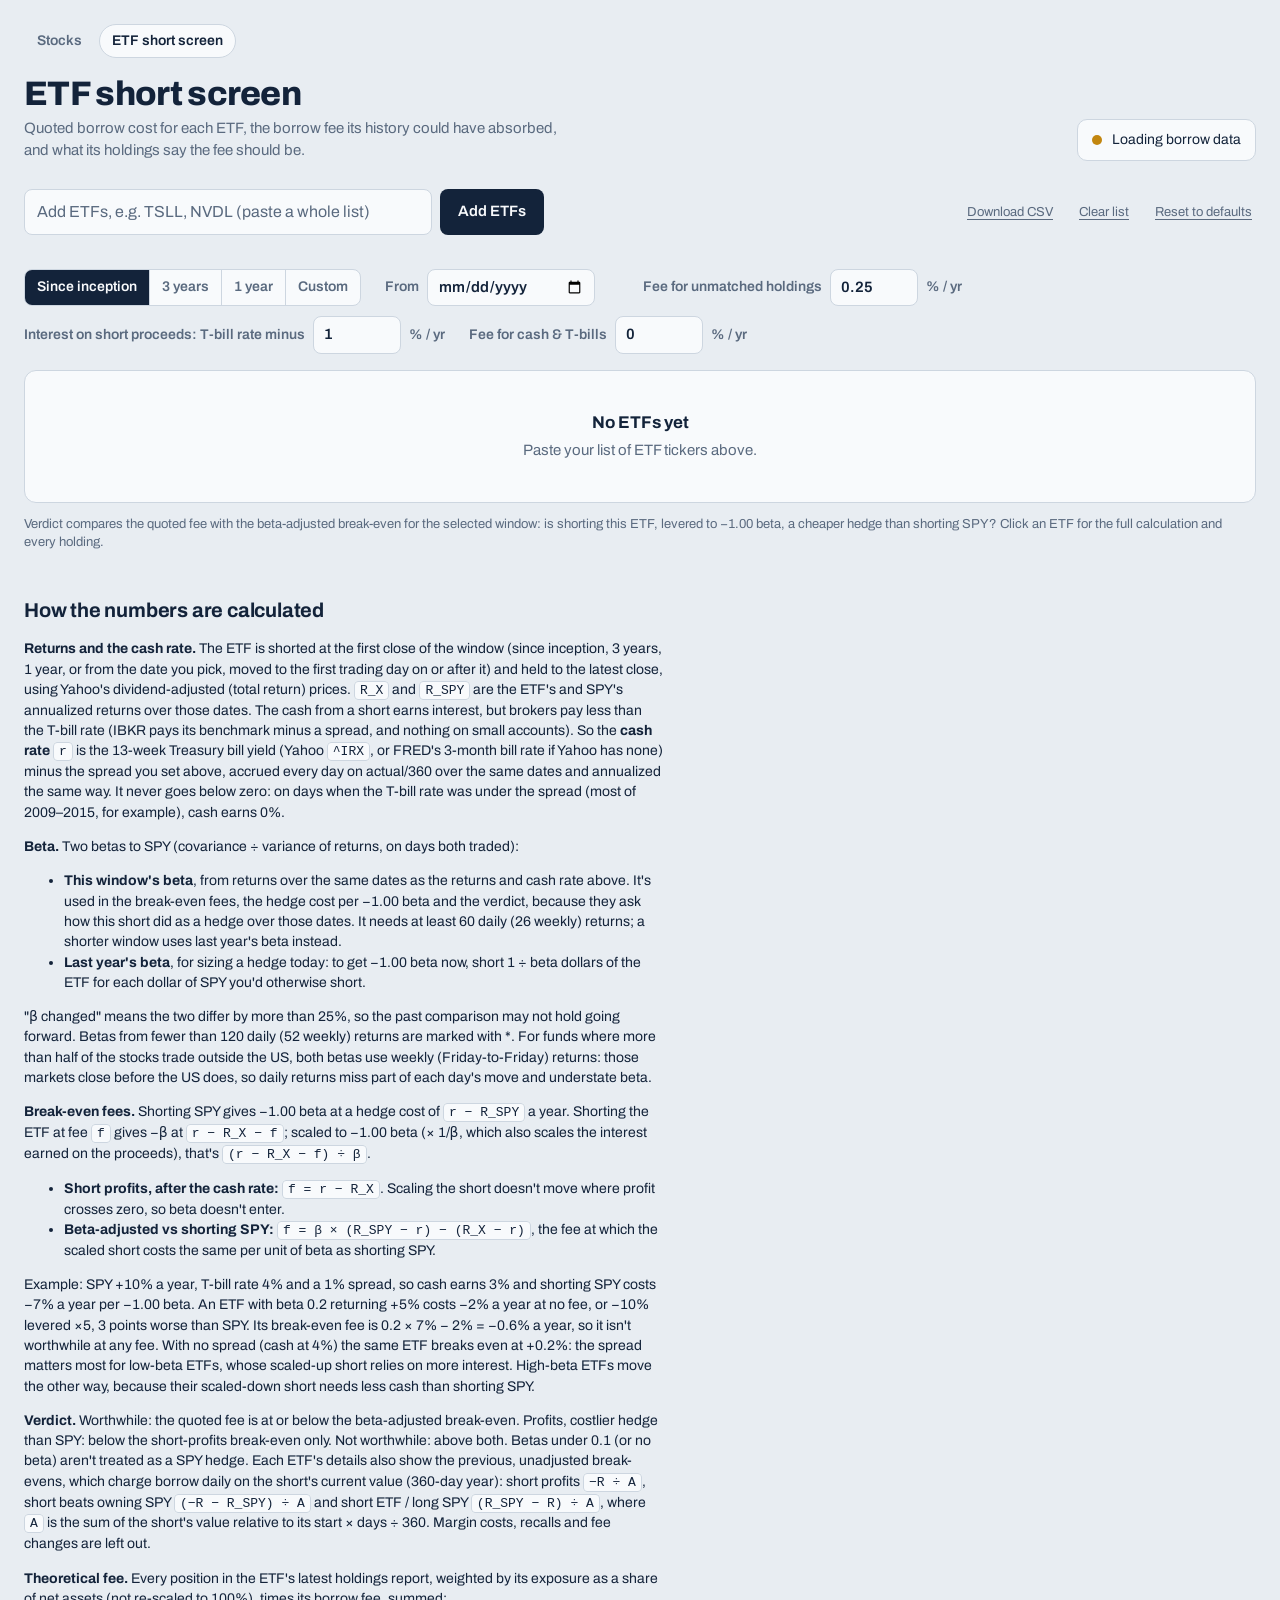
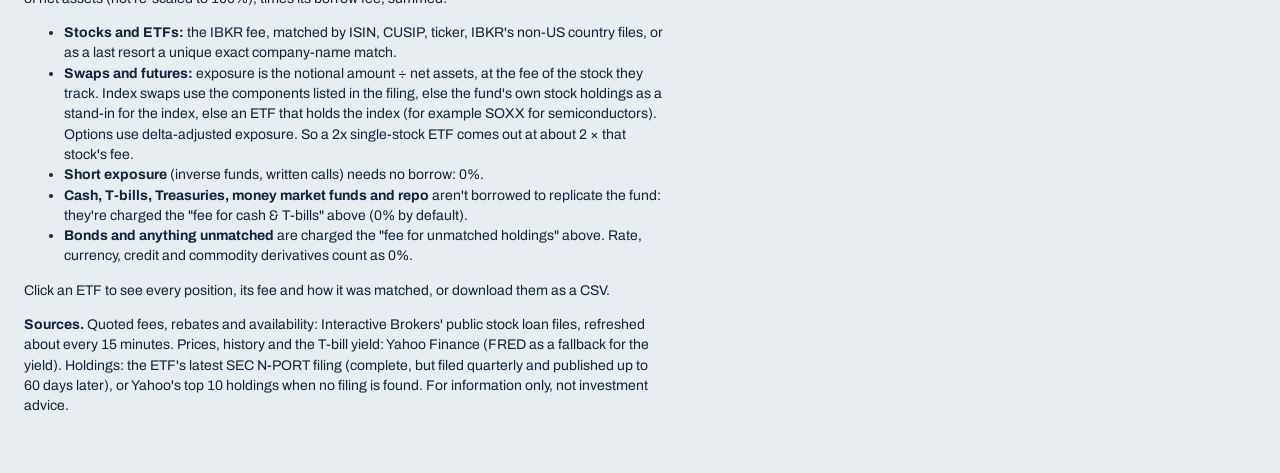
==== commit c4386712: "ETF screen: window beta for break-evens, spread on short-proceeds interest Window beta - Break-even " ====
--- a/etf.html
+++ b/etf.html
@@ -169,8 +169,8 @@
   .seg button { background: none; border: 0; padding: 7px 12px; color: var(--muted); font-weight: 600; font-size: 14px; }
   .seg button + button { border-left: 1px solid var(--rule); }
   .seg button[aria-pressed="true"] { background: var(--ink); color: var(--surface); }
-  .page { max-width: 1440px; }
-  #etfTable { min-width: 1340px; }
+  .page { max-width: 1600px; }
+  #etfTable { min-width: 1400px; }
   .settings input[type=date] { flex: none; width: 168px; text-transform: none; padding: 6px 10px; font-size: 15px; }
   .date-error { color: var(--down); font-size: 13px; }
   .cellsub { display: block; font-size: 12px; color: var(--muted); font-weight: 400; margin-top: 2px; white-space: nowrap; }
@@ -182,14 +182,14 @@
   .holdtools { display: flex; flex-wrap: wrap; gap: 4px 16px; align-items: center; margin-top: 8px; }
   #etfTable thead th { white-space: normal; vertical-align: bottom; }
   #etfTable thead th.sortable button { line-height: 1.25; }
-  #etfTable td.verdict-cell { white-space: normal; min-width: 150px; max-width: 230px; }
+  #etfTable td.verdict-cell { white-space: normal; min-width: 140px; max-width: 200px; }
   #etfTable .mini th, #etfTable .mini td { padding: 5px 8px; }
   #etfTable thead th.sortable { min-width: 62px; }
-  #etfTable .name { max-width: 170px; }
+  #etfTable .name { max-width: 140px; }
   #etfTable td.nowrap { white-space: nowrap; }
-  #etfTable th, #etfTable td { padding-left: 9px; padding-right: 9px; }
-  #etfTable thead th.sortable button { padding: 12px 9px; }
-  #etfTable td.fee { min-width: 96px; }
+  #etfTable th, #etfTable td { padding-left: 7px; padding-right: 7px; }
+  #etfTable thead th.sortable button { padding: 12px 7px; }
+  #etfTable td.fee { min-width: 84px; }
   #etfTable thead th:first-child { position: sticky; left: 0; background: var(--surface); z-index: 1; }
   #etfTable td.sym { z-index: 1; }
   th .sub2 { display: block; font-weight: 500; font-size: 11px; }
@@ -276,6 +276,9 @@
     <label for="gc">Fee for unmatched holdings
       <input id="gc" type="number" min="0" max="100" step="0.05" inputmode="decimal"> % / yr
     </label>
+    <label for="spread">Interest on short proceeds: T-bill rate minus
+      <input id="spread" type="number" min="0" max="10" step="0.05" inputmode="decimal"> % / yr
+    </label>
     <label for="cash">Fee for cash &amp; T-bills
       <input id="cash" type="number" min="0" max="100" step="0.05" inputmode="decimal"> % / yr
     </label>
@@ -288,15 +291,17 @@
         <tr>
           <th class="sortable" data-key="symbol"><button type="button">ETF</button></th>
           <th class="sortable" data-key="aum"><button type="button">AUM</button></th>
+          <th class="sortable" data-key="price"><button type="button">Price<span class="sub2">latest</span></button></th>
           <th class="sortable" data-key="fee"><button type="button">Quoted fee<span class="sub2">IBKR, % / yr</span></button></th>
-          <th class="sortable" data-key="shares"><button type="button">Available</button></th>
+          <th class="sortable" data-key="shares"><button type="button">Available<span class="sub2">shares</span></button></th>
+          <th class="sortable" data-key="avail_value"><button type="button">$ available<span class="sub2">price × shares</span></button></th>
           <th class="sortable" data-key="theo"><button type="button">Theoretical<span class="sub2">from holdings</span></button></th>
           <th class="sortable" data-key="mis"><button type="button">Gap<span class="sub2">quoted − theo, pts</span></button></th>
           <th class="sortable" data-key="etf_ann"><button type="button">ETF return<span class="sub2">total, / yr</span></button></th>
           <th class="sortable" data-key="spy_ann"><button type="button">SPY return<span class="sub2">same dates, / yr</span></button></th>
-          <th class="sortable" data-key="rfr"><button type="button">RFR<span class="sub2">same dates, / yr</span></button></th>
-          <th class="sortable" data-key="beta"><button type="button">Beta<span class="sub2">vs SPY, 1y daily</span></button></th>
-          <th class="sortable" data-key="be_cash"><button type="button">Break-even fee<span class="sub2">short profits, after RFR</span></button></th>
+          <th class="sortable" data-key="rfr"><button type="button">Cash rate<span class="sub2">T-bill − spread, / yr</span></button></th>
+          <th class="sortable" data-key="beta"><button type="button">Beta<span class="sub2">vs SPY, this window</span></button></th>
+          <th class="sortable" data-key="be_cash"><button type="button">Break-even fee<span class="sub2">short profits, after cash rate</span></button></th>
           <th class="sortable" data-key="be_beta"><button type="button">Break-even fee<span class="sub2">beta-adj. vs shorting SPY</span></button></th>
           <th class="sortable" data-key="hedge_beta"><button type="button">Hedge cost<span class="sub2">per −1.00 β, quoted fee</span></button></th>
           <th class="sortable" data-key="headroom"><button type="button">Verdict</button></th>
@@ -316,14 +321,20 @@
 
   <section class="method" aria-labelledby="methodTitle">
     <h2 id="methodTitle">How the numbers are calculated</h2>
-    <p><strong>Returns, risk-free rate and beta.</strong> The ETF is shorted at the first close of the window (since inception, 3 years, 1 year, or from the date you pick, moved to the first trading day on or after it) and held to the latest close, using Yahoo's dividend-adjusted (total return) prices. <code>R_X</code> and <code>R_SPY</code> are the ETF's and SPY's annualized returns over those dates. <code>RFR</code> is the 13-week Treasury bill yield (Yahoo <code>^IRX</code>, or FRED's 3-month bill rate if Yahoo has none), accrued every day on actual/360 over the same dates and annualized the same way. Beta is the ETF's beta to SPY from the last year of daily returns (covariance ÷ variance, on days both traded), whatever window is selected; with 60–119 days of history it's marked with *, and with fewer there's no beta.</p>
-    <p><strong>Break-even fees.</strong> A short earns the risk-free rate on its proceeds, so shorting SPY gives −1.00 beta at a hedge cost of <code>RFR − R_SPY</code> a year. Shorting the ETF at fee <code>f</code> gives −β at <code>RFR − R_X − f</code>; levered up to −1.00 beta (× 1/β), that's <code>(RFR − R_X − f) ÷ β</code>.</p>
+    <p><strong>Returns and the cash rate.</strong> The ETF is shorted at the first close of the window (since inception, 3 years, 1 year, or from the date you pick, moved to the first trading day on or after it) and held to the latest close, using Yahoo's dividend-adjusted (total return) prices. <code>R_X</code> and <code>R_SPY</code> are the ETF's and SPY's annualized returns over those dates. The cash from a short earns interest, but brokers pay less than the T-bill rate (IBKR pays its benchmark minus a spread, and nothing on small accounts). So the <strong>cash rate</strong> <code>r</code> is the 13-week Treasury bill yield (Yahoo <code>^IRX</code>, or FRED's 3-month bill rate if Yahoo has none) minus the spread you set above, accrued every day on actual/360 over the same dates and annualized the same way. It never goes below zero: on days when the T-bill rate was under the spread (most of 2009–2015, for example), cash earns 0%.</p>
+    <p><strong>Beta.</strong> Two betas to SPY (covariance ÷ variance of returns, on days both traded):</p>
     <ul>
-      <li><strong>Short profits, after RFR:</strong> <code>f = RFR − R_X</code>. Levering up doesn't move where profit crosses zero, so beta doesn't enter.</li>
-      <li><strong>Beta-adjusted vs shorting SPY:</strong> <code>f = β × (R_SPY − RFR) − (R_X − RFR)</code>, the fee at which the levered short costs the same per unit of beta as shorting SPY.</li>
+      <li><strong>This window's beta</strong>, from returns over the same dates as the returns and cash rate above. It's used in the break-even fees, the hedge cost per −1.00 beta and the verdict, because they ask how this short did as a hedge over those dates. It needs at least 60 daily (26 weekly) returns; a shorter window uses last year's beta instead.</li>
+      <li><strong>Last year's beta</strong>, for sizing a hedge today: to get −1.00 beta now, short 1 ÷ beta dollars of the ETF for each dollar of SPY you'd otherwise short.</li>
     </ul>
-    <p>Example: SPY +10% a year and RFR 4%, so shorting SPY costs −6% a year per −1.00 beta. An ETF with beta 0.2 returning +5% costs −1% a year at no fee, or −5% levered ×5, 1 point cheaper than SPY. Its break-even fee is 0.2 × 6% − 1% = 0.2% a year.</p>
-    <p><strong>Verdict.</strong> Worthwhile: the quoted fee is at or below the beta-adjusted break-even. Profits, costlier hedge than SPY: below the short-profits break-even only. Not worthwhile: above both. Betas under 0.1 (or no beta) aren't treated as a SPY hedge. Each ETF's details also show the previous, unadjusted break-evens, which charge borrow daily on the short's current value (360-day year): short profits <code>−R ÷ A</code>, short beats owning SPY <code>(−R − R_SPY) ÷ A</code> and short ETF / long SPY <code>(R_SPY − R) ÷ A</code>, where <code>A</code> is the sum of the short's value relative to its start × days ÷ 360. Margin costs, IBKR's spread on interest, recalls and fee changes are left out.</p>
+    <p>"β changed" means the two differ by more than 25%, so the past comparison may not hold going forward. Betas from fewer than 120 daily (52 weekly) returns are marked with *. For funds where more than half of the stocks trade outside the US, both betas use weekly (Friday-to-Friday) returns: those markets close before the US does, so daily returns miss part of each day's move and understate beta.</p>
+    <p><strong>Break-even fees.</strong> Shorting SPY gives −1.00 beta at a hedge cost of <code>r − R_SPY</code> a year. Shorting the ETF at fee <code>f</code> gives −β at <code>r − R_X − f</code>; scaled to −1.00 beta (× 1/β, which also scales the interest earned on the proceeds), that's <code>(r − R_X − f) ÷ β</code>.</p>
+    <ul>
+      <li><strong>Short profits, after the cash rate:</strong> <code>f = r − R_X</code>. Scaling the short doesn't move where profit crosses zero, so beta doesn't enter.</li>
+      <li><strong>Beta-adjusted vs shorting SPY:</strong> <code>f = β × (R_SPY − r) − (R_X − r)</code>, the fee at which the scaled short costs the same per unit of beta as shorting SPY.</li>
+    </ul>
+    <p>Example: SPY +10% a year, T-bill rate 4% and a 1% spread, so cash earns 3% and shorting SPY costs −7% a year per −1.00 beta. An ETF with beta 0.2 returning +5% costs −2% a year at no fee, or −10% levered ×5, 3 points worse than SPY. Its break-even fee is 0.2 × 7% − 2% = −0.6% a year, so it isn't worthwhile at any fee. With no spread (cash at 4%) the same ETF breaks even at +0.2%: the spread matters most for low-beta ETFs, whose scaled-up short relies on more interest. High-beta ETFs move the other way, because their scaled-down short needs less cash than shorting SPY.</p>
+    <p><strong>Verdict.</strong> Worthwhile: the quoted fee is at or below the beta-adjusted break-even. Profits, costlier hedge than SPY: below the short-profits break-even only. Not worthwhile: above both. Betas under 0.1 (or no beta) aren't treated as a SPY hedge. Each ETF's details also show the previous, unadjusted break-evens, which charge borrow daily on the short's current value (360-day year): short profits <code>−R ÷ A</code>, short beats owning SPY <code>(−R − R_SPY) ÷ A</code> and short ETF / long SPY <code>(R_SPY − R) ÷ A</code>, where <code>A</code> is the sum of the short's value relative to its start × days ÷ 360. Margin costs, recalls and fee changes are left out.</p>
     <p><strong>Theoretical fee.</strong> Every position in the ETF's latest holdings report, weighted by its exposure as a share of net assets (not re-scaled to 100%), times its borrow fee, summed:</p>
     <ul>
       <li><strong>Stocks and ETFs:</strong> the IBKR fee, matched by ISIN, CUSIP, ticker, IBKR's non-US country files, or as a last resort a unique exact company-name match.</li>
@@ -339,11 +350,11 @@
 
 <script>
 const $ = (id) => document.getElementById(id);
-const LIST_KEY = "sbm.etfs.v1", GC_KEY = "sbm.etf.gc.v1", WIN_KEY = "sbm.etf.win.v1";
+const LIST_KEY = "sbm.etfs.v1", GC_KEY = "sbm.etf.gc.v1", WIN_KEY = "sbm.etf.win.v1", SPREAD_KEY = "sbm.etf.spread.v1";
 const CASH_KEY = "sbm.etf.cash.v1", START_KEY = "sbm.etf.start.v1";
 const WINDOWS = ["inception", "3y", "1y", "custom"];
 let config = { default_etfs: [], gc_default: 0.25, cash_default: 0 };
-let etfs = [], gc = 0.25, cash = 0, win = "inception", customStart = "";
+let etfs = [], gc = 0.25, cash = 0, spread = 1, win = "inception", customStart = "";
 let data = new Map();           // symbol -> server row
 let meta = {};                  // top-level response fields (rfr state, start error...)
 let borrowState = null, anyPending = false;
@@ -404,12 +415,14 @@
   const w = raw && !raw.error ? raw : null;
   const q = r.quote || {};
   const theo = r.holdings && r.holdings.theo ? r.holdings.theo : null;
-  const beta = h.beta || {};
+  const beta1y = h.beta || {};
   Object.assign(v, {
     name: r.name || q.name, aum: r.aum, fee: q.fee, shares: q.shares, plus: q.plus,
+    price: r.price, avail_value: r.avail_value,
     theo: theo ? theo.fee : null, w, werr: raw && raw.error ? raw.error : null, raw,
     etf_ann: w ? w.etf_ann : null, spy_ann: w ? w.spy_ann : null, rfr: w ? w.rfr_ann : null,
-    beta: beta.beta, betaInfo: beta,
+    beta: w ? w.beta_used : null, betaInfo: (w && w.beta_window) || {},
+    beta1y: beta1y.beta, beta1yInfo: beta1y, betaChanged: !!(w && w.beta_changed),
     be_cash: w ? w.be_cash : null, be_beta: w ? w.be_beta : null,
     hedge_beta: w ? w.hedge_cost_beta : null, verdict: w ? w.verdict : null,
   });
@@ -480,13 +493,25 @@
     symTd.append(btn);
 
     if (!r) {
-      const td = tr.insertCell(); td.colSpan = 13; td.className = "note"; td.textContent = "Loading";
+      const td = tr.insertCell(); td.colSpan = 15; td.className = "note"; td.textContent = "Loading";
     } else {
       tr.insertCell().textContent = isNum(v.aum) ? "$" + compact(v.aum) : dash;
+      const pr = tr.insertCell();
+      pr.textContent = isNum(v.price) ? "$" + v.price.toFixed(2) : dash;
+      pr.title = !meta.prices_enabled ? "Prices are turned off (SHOW_PRICES=off)" :
+        r.price_src === "live" ? "Latest price from Yahoo Finance" :
+        r.price_src === "close" ? `Last close, ${r.last_date}` : "No price from Yahoo";
+      if (!isNum(v.price)) pr.className = "dim";
       const feeTd = tr.insertCell();
       if (!r.quote.listed) { feeTd.className = "note nowrap"; feeTd.textContent = "Not in IBKR file"; }
       else feeCell(feeTd, v.fee);
       const sh = tr.insertCell(); sh.textContent = isNum(v.shares) ? compact(v.shares) + (v.plus ? "+" : "") : dash;
+      const av = tr.insertCell();
+      av.textContent = isNum(v.avail_value) ? "$" + compact(v.avail_value) + (v.plus ? "+" : "") : dash;
+      av.title = isNum(v.avail_value)
+        ? `${isNum(v.price) ? "$" + v.price.toFixed(2) : ""} × ${isNum(v.shares) ? v.shares.toLocaleString() : ""} shares IBKR has to lend${v.plus ? " (IBKR reports more than this)" : ""}`
+        : "Needs both a price and IBKR's share count";
+      if (!isNum(v.avail_value)) av.className = "dim";
 
       const th = tr.insertCell();
       const hd = r.holdings || {};
@@ -512,12 +537,15 @@
         if (w.clamped) { e.append(el("span", "cellsub", `from inception ${w.start}`)); e.title = `Starts at inception, ${w.start}; your date was earlier.`; }
         const s = tr.insertCell(); s.textContent = signedPct(v.spy_ann); s.className = "dim";
         const rf = tr.insertCell(); rf.textContent = pctf(v.rfr, 2); rf.className = "dim";
-        if (!isNum(v.rfr)) rf.title = rfrProblem();
+        rf.title = isNum(v.rfr) ? cashRateText(w) : rfrProblem();
         const b = tr.insertCell();
         if (isNum(v.beta)) {
-          b.textContent = v.beta.toFixed(2) + (v.betaInfo.partial ? "*" : "");
-          b.title = `From ${v.betaInfo.days} daily returns${isNum(v.betaInfo.corr) ? `, correlation ${v.betaInfo.corr.toFixed(2)}` : ""}`;
-        } else { b.textContent = dash; b.className = "dim"; b.title = `Not enough daily history for a beta (${v.betaInfo.days || 0} days)`; }
+          b.append(el("strong", null, v.beta.toFixed(2) + (v.betaInfo.partial ? "*" : "")));
+          if (v.betaInfo.freq === "weekly") b.append(el("span", "cellsub", "weekly"));
+          if (isNum(v.beta1y)) b.append(el("span", "cellsub", `1y: ${v.beta1y.toFixed(2)}`));
+          if (v.betaChanged) b.append(el("span", "warnline", "β changed"));
+          b.title = betaText(v);
+        } else { b.textContent = dash; b.className = "dim"; b.title = `Not enough history for a beta (${v.betaInfo.days || 0} returns)`; }
         const c1 = tr.insertCell(); c1.textContent = pctp(v.be_cash, 1);
         const c2 = tr.insertCell(); c2.textContent = pctp(v.be_beta, 1); c2.style.fontWeight = "700";
         const hc = tr.insertCell();
@@ -527,7 +555,10 @@
         } else { hc.textContent = dash; hc.className = "dim"; }
         if (isNum(w.spy_hedge_cost)) hc.append(el("span", "cellsub", `SPY ${signedP(w.spy_hedge_cost)}`));
         const vd = tr.insertCell(); vd.className = "verdict-cell";
-        if (!isNum(v.rfr)) { vd.textContent = "RFR unavailable"; vd.className = "verdict-cell dim"; vd.title = rfrProblem(); }
+        if (!isNum(v.rfr)) {
+          vd.textContent = (meta.rfr || {}).state === "loading" ? "Loading…" : "T-bill rate unavailable";
+          vd.className = "verdict-cell dim"; vd.title = rfrProblem();
+        }
         else if (v.verdict) {
           vd.append(el("span", "verdict " + v.verdict, VERDICT[v.verdict]));
           for (const line of verdictNote(w)) vd.append(el("span", "headroom", line));
@@ -543,6 +574,23 @@
     if (open.has(v.symbol)) body.append(detailRow(v));
   }
 }
+function betaLine(bi) {
+  if (!isNum(bi.beta)) return dash;
+  const dates = bi.start ? `, ${bi.start} to ${bi.end}` : "";
+  return `${bi.beta.toFixed(2)} (${bi.freq || "daily"}, ${(bi.days || 0).toLocaleString()} returns${dates}, correlation ${isNum(bi.corr) ? bi.corr.toFixed(2) : dash})`;
+}
+function betaText(v) {
+  const lines = [`This window: β ${betaLine(v.betaInfo)}`, `Last year: β ${betaLine(v.beta1yInfo)}`];
+  if (v.betaInfo.note) lines.push(v.betaInfo.note + ".");
+  if (v.betaChanged) lines.push("The window's beta and last year's differ by more than 25%, so the past comparison may not hold going forward.");
+  return lines.join("\n");
+}
+function cashRateText(w) {
+  if (!w || !isNum(w.rfr_ann)) return rfrProblem();
+  let t = `T-bill ${pctf(w.tbill_ann, 2)} − spread ${pctp(w.spread, 2)} = ${pctf(w.rfr_ann, 2)} a year earned on short proceeds`;
+  if (w.floor_days) t += `. On ${w.floor_days.toLocaleString()} days the T-bill rate was below the spread, so cash earned 0% then.`;
+  return t;
+}
 function rfrProblem() {
   const s = meta.rfr || {};
   return s.state === "error" ? s.text : s.state === "loading" ? "Loading the risk-free rate…" : "Risk-free rate unavailable";
@@ -557,7 +605,7 @@
 
 function detailRow(v) {
   const tr = el("tr", "detail");
-  const td = tr.insertCell(); td.colSpan = 15;
+  const td = tr.insertCell(); td.colSpan = 17;
   const r = v.r;
   if (!r) { td.textContent = "Loading"; return tr; }
   const grid = el("div", "detail-grid");
@@ -572,28 +620,38 @@
     if (w.clamped) h.append(el("p", "note-line", `Starts at inception, ${w.start}; your date (${w.requested_start}) was earlier.`));
     const dl = el("dl", "kv");
     kv(dl, "SPY return / yr", signedPct(w.spy_ann));
-    kv(dl, "Risk-free rate / yr", isNum(w.rfr_ann) ? pctf(w.rfr_ann, 2) : "Unavailable");
+    if (isNum(w.rfr_ann)) {
+      kv(dl, "T-bill rate / yr", pctf(w.tbill_ann, 2));
+      kv(dl, "minus spread", pctp(w.spread, 2));
+      kv(dl, "= cash rate / yr (earned on short proceeds)", pctf(w.rfr_ann, 2));
+    } else kv(dl, "Cash rate / yr", "Unavailable");
     kv(dl, "SPY hedge cost per −1.00 β", isNum(w.spy_hedge_cost) ? `${signedP(w.spy_hedge_cost)} / yr` : dash);
     dl.append(el("div", "sep"));
     kv(dl, `${v.symbol} return / yr`, signedPct(w.etf_ann));
     const bi = v.betaInfo || {};
-    kv(dl, "Beta (1y daily)", isNum(bi.beta)
-      ? `${bi.beta.toFixed(2)} (correlation ${isNum(bi.corr) ? bi.corr.toFixed(2) : dash}, ${bi.days} days${bi.partial ? `: beta from ${bi.days} days` : ""})`
-      : `${dash} (${bi.days || 0} days of history)`);
+    kv(dl, "Beta, this window (used here)", betaLine(bi));
+    kv(dl, "Beta, last year (for sizing a hedge today)", betaLine(v.beta1yInfo || {}));
+    if (isNum(v.beta1y) && v.beta1y >= 0.1) {
+      kv(dl, "To get −1.00 β today", `short $${(1 / v.beta1y).toFixed(2)} of ${v.symbol} for each $1 of SPY you'd otherwise short`);
+    }
     if (isNum(v.fee) && isNum(w.etf_hedge_cost)) {
-      kv(dl, `Short at quoted fee ${pctp(v.fee)}`, isNum(bi.beta) ? `${signedP(w.etf_hedge_cost)} / yr for −${bi.beta.toFixed(2)} β` : `${signedP(w.etf_hedge_cost)} / yr`);
+      kv(dl, `Short at quoted fee ${pctp(v.fee)}`, isNum(v.beta) ? `${signedP(w.etf_hedge_cost)} / yr for −${v.beta.toFixed(2)} β` : `${signedP(w.etf_hedge_cost)} / yr`);
     }
     if (isNum(w.leverage) && isNum(w.hedge_cost_beta)) {
       kv(dl, `Scaled ×${w.leverage.toFixed(2)} to −1.00 β`, `${signedP(w.hedge_cost_beta)} / yr`, w.hedge_cost_beta >= w.spy_hedge_cost ? "pos" : "neg");
     }
     dl.append(el("div", "sep"));
     kv(dl, "Break-even fee: beta-adj. vs shorting SPY", isNum(w.be_beta) ? `${pctp(w.be_beta, 2)} / yr` : dash);
-    kv(dl, "Break-even fee: short profits, after RFR", isNum(w.be_cash) ? `${pctp(w.be_cash, 2)} / yr` : dash);
+    kv(dl, "Break-even fee: short profits, after cash rate", isNum(w.be_cash) ? `${pctp(w.be_cash, 2)} / yr` : dash);
     if (w.verdict) {
       const [a, b] = verdictNote(w);
       kv(dl, "Verdict", `${VERDICT[w.verdict]}${a ? `: ${a}` : ""}${b ? ` (${b})` : ""}`);
     }
     h.append(dl);
+    if (bi.note) h.append(el("p", "note-line", bi.note + "."));
+    if (v.betaChanged) h.append(el("p", "warnbox", `⚠ β changed: ${v.beta.toFixed(2)} over this window vs ${v.beta1y.toFixed(2)} over the last year. The past comparison may not hold going forward.`));
+    if (bi.freq === "weekly") h.append(el("p", "note-line", "Weekly returns are used because most of this fund's stocks trade outside the US, whose markets close before the US does."));
+    if (w.floor_days) h.append(el("p", "note-line", `On ${w.floor_days.toLocaleString()} days in this window the T-bill rate was below the spread, so cash earned 0% on those days.`));
     if (w.years < 1) h.append(el("p", "note-line", "Less than a year of history, so these break-evens are noisy."));
   }
   grid.append(h);
@@ -606,7 +664,7 @@
     kv(dl, "Dates", `${w.start} to ${w.end} (${w.years.toFixed(1)} yrs)`);
     kv(dl, `${v.symbol} total return`, signedPct(w.etf_total));
     kv(dl, "SPY total return", signedPct(w.spy_total));
-    kv(dl, "Risk-free total return", isNum(w.rfr_total) ? signedPct(w.rfr_total) : dash);
+    kv(dl, "Cash earned on proceeds, total", isNum(w.rfr_total) ? signedPct(w.rfr_total) : dash);
     kv(dl, "Average short size", isNum(w.avg_size) ? `${(w.avg_size * 100).toFixed(0)}% of starting` : dash);
     dl.append(el("div", "sep"));
     kv(dl, "Break-even: short profits", pctp(w.be_profit, 1));
@@ -782,7 +840,7 @@
   if (inflight) inflight.abort();
   inflight = ctrl;
   try {
-    let url = `/api/etf?symbols=${encodeURIComponent(etfs.join(","))}&gc=${encodeURIComponent(gc)}&cash=${encodeURIComponent(cash)}`;
+    let url = `/api/etf?symbols=${encodeURIComponent(etfs.join(","))}&gc=${encodeURIComponent(gc)}&cash=${encodeURIComponent(cash)}&spread=${encodeURIComponent(spread)}`;
     if (customStart) url += `&start=${encodeURIComponent(customStart)}`;
     const d = await (await fetch(url, { cache: "no-store", signal: ctrl.signal })).json();
     if (d.error) { setStatus({ state: "error", text: d.error }); return; }
@@ -859,17 +917,18 @@
   }
 }));
 $("startDate").addEventListener("change", () => setStart($("startDate").value));
-function rateInput(id, key, set) {
+function rateInput(id, key, set, max = 100) {
   let t = null;
   $(id).addEventListener("input", () => {
     const v = parseFloat($(id).value);
-    if (!isFinite(v) || v < 0 || v > 100) return;
+    if (!isFinite(v) || v < 0 || v > max) return;
     set(v); save(key, String(v));
     clearTimeout(t); t = setTimeout(refresh, 400);
   });
 }
 rateInput("gc", GC_KEY, (v) => { gc = v; });
 rateInput("cash", CASH_KEY, (v) => { cash = v; });
+rateInput("spread", SPREAD_KEY, (v) => { spread = v; }, 10);
 document.querySelectorAll("#etfTable th.sortable").forEach(th => {
   th.querySelector("button").addEventListener("click", () => {
     const k = th.dataset.key;
@@ -880,24 +939,31 @@
   });
 });
 $("csvBtn").addEventListener("click", () => {
-  const head = ["ETF", "Name", "AUM", "Quoted fee %/yr", "Shares available", "Theoretical fee %/yr",
+  const head = ["ETF", "Name", "AUM", "Price", "Price source", "Quoted fee %/yr", "Shares available",
+    "Value available ($, price x shares)", "Theoretical fee %/yr",
     "Quoted minus theoretical (pts)", "Holdings source", "Holdings as of", "Holdings matched (% of non-cash weight)",
     "Gross long stock exposure", "Cash & T-bills weight", "Assumed-rate weight",
     "Window", "Requested start", "Start", "End", "Started at inception instead", "ETF total return", "SPY total return",
-    "ETF return /yr", "SPY return /yr", "RFR total", "RFR /yr", "Beta (1y daily)", "Beta days", "Correlation",
-    "Break-even fee: short profits after RFR %/yr", "Break-even fee: beta-adj. vs shorting SPY %/yr",
+    "ETF return /yr", "SPY return /yr", "T-bill rate /yr", "Spread %/yr", "Cash rate /yr", "Cash rate total",
+    "Days cash earned 0%", "Beta (this window)", "Beta (window) frequency", "Beta (window) returns",
+    "Beta (window) correlation", "Beta (window) fell back to last year", "Beta (last year)",
+    "Beta (last year) frequency", "Beta (last year) returns", "Beta (last year) correlation", "Beta changed flag",
+    "Break-even fee: short profits after cash rate %/yr", "Break-even fee: beta-adj. vs shorting SPY %/yr",
     "SPY hedge cost per -1.00 beta %/yr", "ETF hedge cost at quoted fee %/yr", "Leverage to -1.00 beta",
     "ETF hedge cost per -1.00 beta %/yr", "Headroom (pts of fee)", "Headroom per -1.00 beta (pts/yr)", "Verdict",
     "Previous method: break-even profit %/yr", "Previous method: break-even beat owning SPY %/yr", "Previous method: break-even short ETF long SPY %/yr"];
   const lines = [csvLine(head)];
   const dates = new Set();
   for (const v of etfs.map(view)) {
-    const w = v.w || {}, hd = (v.r && v.r.holdings) || {}, t = hd.theo || {}, b = v.betaInfo || {};
+    const w = v.w || {}, hd = (v.r && v.r.holdings) || {}, t = hd.theo || {}, b = v.betaInfo || {}, b1 = v.beta1yInfo || {};
     if (v.w) dates.add(`${w.start}-to-${w.end}`);
-    lines.push(csvLine([v.symbol, v.name, v.aum, v.fee, v.shares, v.theo, v.mis, hd.source, hd.as_of,
+    lines.push(csvLine([v.symbol, v.name, v.aum, v.price, v.r && v.r.price_src === "close" ? `last close ${v.r.last_date}` : (v.r && v.r.price_src) || "",
+      v.fee, v.shares, v.avail_value, v.theo, v.mis, hd.source, hd.as_of,
       isNum(t.coverage) ? t.coverage * 100 : null, t.gross_long_equity, t.cash_weight, t.assumed_weight,
       win === "custom" ? `custom from ${customStart}` : win, w.requested_start, w.start, w.end, w.clamped ? "yes" : "",
-      w.etf_total, w.spy_total, w.etf_ann, w.spy_ann, w.rfr_total, w.rfr_ann, b.beta, b.days, b.corr,
+      w.etf_total, w.spy_total, w.etf_ann, w.spy_ann, w.tbill_ann, w.spread, w.rfr_ann, w.rfr_total, w.floor_days,
+      b.beta, b.freq, b.days, b.corr, b.fallback ? "yes" : "", b1.beta, b1.freq, b1.days, b1.corr,
+      v.betaChanged ? "yes" : "",
       w.be_cash, w.be_beta, w.spy_hedge_cost, w.etf_hedge_cost, w.leverage, w.hedge_cost_beta, w.headroom, w.headroom_beta,
       v.werr || VERDICT[v.verdict], w.be_profit, w.be_spy, w.be_hedged]));
   }
@@ -915,6 +981,9 @@
   $("gc").value = gc;
   const c = parseFloat(load(CASH_KEY));
   cash = isFinite(c) ? c : (config.cash_default ?? 0);
+  const sp = parseFloat(load(SPREAD_KEY));
+  spread = isFinite(sp) && sp >= 0 && sp <= 10 ? sp : (config.spread_default ?? 1);
+  $("spread").value = spread;
   $("cash").value = cash;
   const st = load(START_KEY) || "";
   customStart = /^\d{4}-\d{2}-\d{2}$/.test(st) ? st : "";
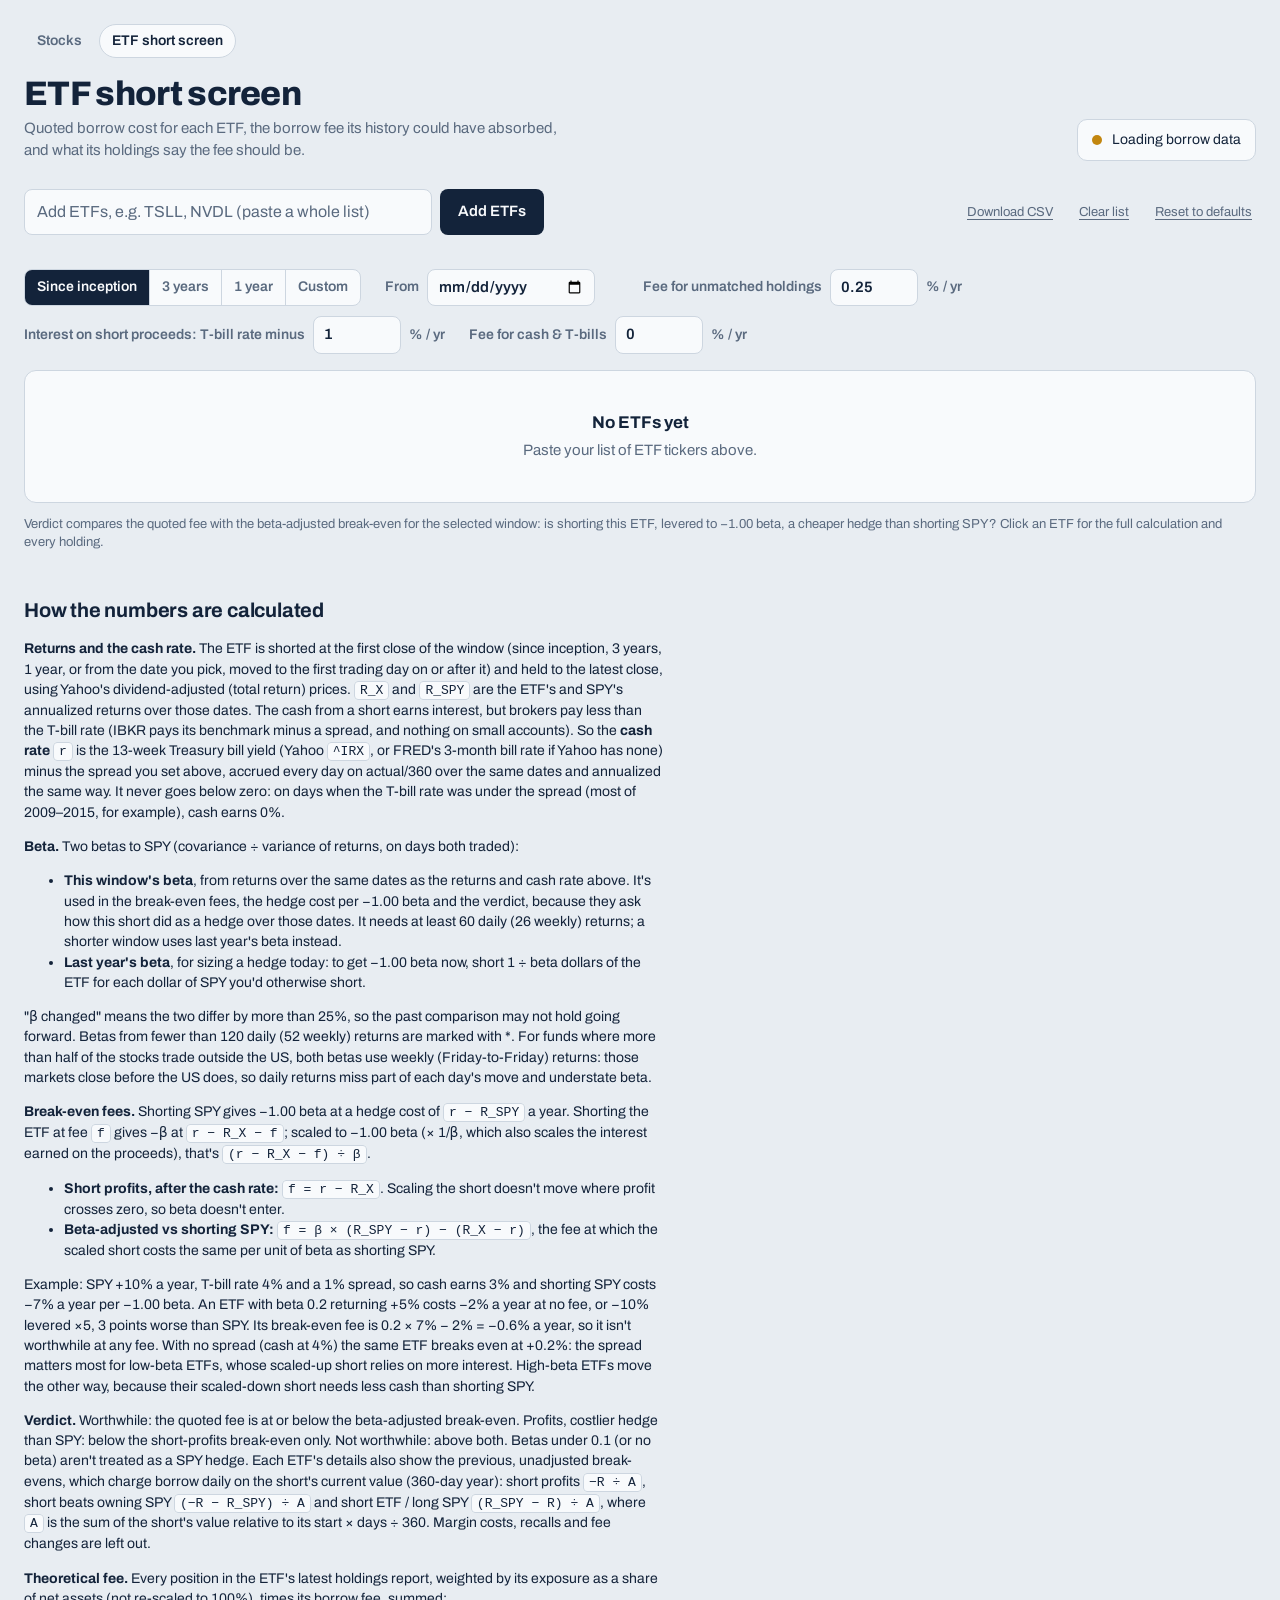
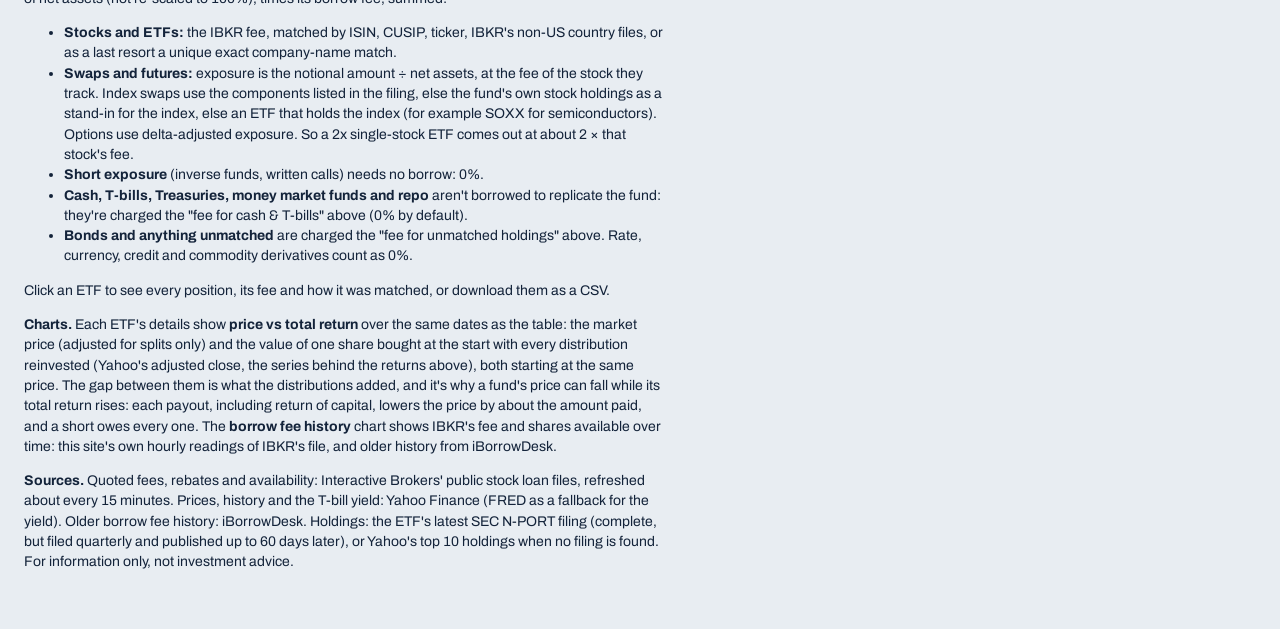
==== commit 9c724f83: "Borrow fee history and price vs total return charts Borrow fee history (Stocks page rows and the ETF" ====
--- a/etf.html
+++ b/etf.html
@@ -8,6 +8,8 @@
 <link rel="preconnect" href="https://fonts.googleapis.com">
 <link rel="preconnect" href="https://fonts.gstatic.com" crossorigin>
 <link href="https://fonts.googleapis.com/css2?family=Archivo:wght@400;500;600;700;800&display=swap" rel="stylesheet">
+<link rel="stylesheet" href="/static/uPlot.min.css?v=1.6.30">
+<link rel="stylesheet" href="/static/charts.css?v=1">
 <style>
   :root {
     --bg: #E8EDF2;
@@ -344,10 +346,14 @@
       <li><strong>Bonds and anything unmatched</strong> are charged the "fee for unmatched holdings" above. Rate, currency, credit and commodity derivatives count as 0%.</li>
     </ul>
     <p>Click an ETF to see every position, its fee and how it was matched, or download them as a CSV.</p>
-    <p><strong>Sources.</strong> Quoted fees, rebates and availability: Interactive Brokers' public stock loan files, refreshed about every 15 minutes. Prices, history and the T-bill yield: Yahoo Finance (FRED as a fallback for the yield). Holdings: the ETF's latest SEC N-PORT filing (complete, but filed quarterly and published up to 60 days later), or Yahoo's top 10 holdings when no filing is found. For information only, not investment advice.</p>
+    <p><strong>Charts.</strong> Each ETF's details show <strong>price vs total return</strong> over the same dates as the table: the market price (adjusted for splits only) and the value of one share bought at the start with every distribution reinvested (Yahoo's adjusted close, the series behind the returns above), both starting at the same price. The gap between them is what the distributions added, and it's why a fund's price can fall while its total return rises: each payout, including return of capital, lowers the price by about the amount paid, and a short owes every one. The <strong>borrow fee history</strong> chart shows IBKR's fee and shares available over time: this site's own hourly readings of IBKR's file, and older history from iBorrowDesk.</p>
+    <p><strong>Sources.</strong> Quoted fees, rebates and availability: Interactive Brokers' public stock loan files, refreshed about every 15 minutes. Prices, history and the T-bill yield: Yahoo Finance (FRED as a fallback for the yield). Older borrow fee history: iBorrowDesk. Holdings: the ETF's latest SEC N-PORT filing (complete, but filed quarterly and published up to 60 days later), or Yahoo's top 10 holdings when no filing is found. For information only, not investment advice.</p>
   </section>
 </div>
 
+<script src="/static/uPlot.iife.min.js?v=1.6.30"></script>
+<script src="/static/borrow-chart.js?v=1"></script>
+<script src="/static/tr-chart.js?v=1"></script>
 <script>
 const $ = (id) => document.getElementById(id);
 const LIST_KEY = "sbm.etfs.v1", GC_KEY = "sbm.etf.gc.v1", WIN_KEY = "sbm.etf.win.v1", SPREAD_KEY = "sbm.etf.spread.v1";
@@ -362,6 +368,7 @@
 const open = new Set();
 const showAll = new Set();
 const full = new Map();         // symbol -> {key, state, data, error, promise}: every holding, loaded on demand
+const charts = new Map();       // "SYM|tr" / "SYM|borrow" -> {el, ctl, sym}: kept while the panel is open
 let timer = null, inflight = null;
 
 // ---------- formatting ----------
@@ -573,6 +580,29 @@
 
     if (open.has(v.symbol)) body.append(detailRow(v));
   }
+  dropCharts();
+}
+
+// ---------- charts (static/tr-chart.js, static/borrow-chart.js) ----------
+const chartParams = () => win === "custom" ? { win: "custom", start: customStart } : { win };
+function chartHost(sym, kind) {
+  const key = `${sym}|${kind}`;
+  let c = charts.get(key);
+  if (!c) {
+    const host = el("div");
+    let ctl;
+    if (kind === "tr" && window.TrChart) ctl = TrChart.mount(host, sym, chartParams());
+    else if (kind === "borrow" && window.BorrowChart) ctl = BorrowChart.mount(host, sym);
+    else { host.className = "note-line"; host.textContent = "The chart couldn't load. Reload the page to try again."; ctl = { update() {}, destroy() {} }; }
+    c = { el: host, ctl, sym };
+    charts.set(key, c);
+  } else if (kind === "tr") c.ctl.update(chartParams());
+  return c.el;
+}
+function dropCharts() {
+  for (const [key, c] of charts) {
+    if (!open.has(c.sym) || !etfs.includes(c.sym)) { c.ctl.destroy(); charts.delete(key); }
+  }
 }
 function betaLine(bi) {
   if (!isNum(bi.beta)) return dash;
@@ -682,6 +712,15 @@
   if (r.quote && isNum(r.quote.rebate)) o.append(el("p", "note-line", `IBKR rebate on short proceeds: ${pctp(r.quote.rebate)} / yr.`));
   grid.append(o);
 
+  const pr = el("div", "detail-wide");
+  pr.append(el("h3", null, "Price vs total return"));
+  pr.append(chartHost(v.symbol, "tr"));
+  grid.append(pr);
+  const bh = el("div", "detail-wide");
+  bh.append(el("h3", null, "Borrow fee history"));
+  bh.append(chartHost(v.symbol, "borrow"));
+  grid.append(bh);
+
   grid.append(holdingsSection(v));
   td.append(grid);
   return tr;
--- a/static/uPlot.min.css
+++ b/static/uPlot.min.css
@@ -0,0 +1 @@
+.uplot, .uplot *, .uplot *::before, .uplot *::after {box-sizing: border-box;}.uplot {font-family: system-ui, -apple-system, "Segoe UI", Roboto, "Helvetica Neue", Arial, "Noto Sans", sans-serif, "Apple Color Emoji", "Segoe UI Emoji", "Segoe UI Symbol", "Noto Color Emoji";line-height: 1.5;width: min-content;}.u-title {text-align: center;font-size: 18px;font-weight: bold;}.u-wrap {position: relative;user-select: none;}.u-over, .u-under {position: absolute;}.u-under {overflow: hidden;}.uplot canvas {display: block;position: relative;width: 100%;height: 100%;}.u-axis {position: absolute;}.u-legend {font-size: 14px;margin: auto;text-align: center;}.u-inline {display: block;}.u-inline * {display: inline-block;}.u-inline tr {margin-right: 16px;}.u-legend th {font-weight: 600;}.u-legend th > * {vertical-align: middle;display: inline-block;}.u-legend .u-marker {width: 1em;height: 1em;margin-right: 4px;background-clip: padding-box !important;}.u-inline.u-live th::after {content: ":";vertical-align: middle;}.u-inline:not(.u-live) .u-value {display: none;}.u-series > * {padding: 4px;}.u-series th {cursor: pointer;}.u-legend .u-off > * {opacity: 0.3;}.u-select {background: rgba(0,0,0,0.07);position: absolute;pointer-events: none;}.u-cursor-x, .u-cursor-y {position: absolute;left: 0;top: 0;pointer-events: none;will-change: transform;}.u-hz .u-cursor-x, .u-vt .u-cursor-y {height: 100%;border-right: 1px dashed #607D8B;}.u-hz .u-cursor-y, .u-vt .u-cursor-x {width: 100%;border-bottom: 1px dashed #607D8B;}.u-cursor-pt {position: absolute;top: 0;left: 0;border-radius: 50%;border: 0 solid;pointer-events: none;will-change: transform;/*this has to be !important since we set inline "background" shorthand */background-clip: padding-box !important;}.u-axis.u-off, .u-select.u-off, .u-cursor-x.u-off, .u-cursor-y.u-off, .u-cursor-pt.u-off {display: none;}
--- a/static/charts.css
+++ b/static/charts.css
@@ -0,0 +1,35 @@
+/* Charts shared by the Stocks page and the ETF screen (borrow-chart.js, tr-chart.js).
+   Colors come from each page's CSS variables. */
+.bchart, .trchart { position: relative; font-size: 13px; }
+.cbar { display: flex; flex-wrap: wrap; align-items: center; gap: 8px 14px; margin: 0 0 8px; }
+.cseg { display: inline-flex; border: 1px solid var(--rule); border-radius: 8px; overflow: hidden; background: var(--surface); }
+.cseg button { background: none; border: 0; padding: 5px 10px; color: var(--muted); font-weight: 600; font-size: 13px; }
+.cseg button + button { border-left: 1px solid var(--rule); }
+.cseg button[aria-pressed="true"] { background: var(--ink); color: var(--surface); }
+.ccheck { display: inline-flex; align-items: center; gap: 6px; color: var(--muted); cursor: pointer; user-select: none; }
+.ccheck input[type=checkbox] { flex: none; width: 15px; height: 15px; margin: 0; padding: 0; accent-color: var(--ink); }
+.ccheck.off { opacity: .45; cursor: default; }
+.cbar .quiet { margin-left: auto; }
+.csummary { margin: 0 0 6px; font-weight: 600; font-size: 14px; color: var(--ink); }
+.csummary .pos { color: var(--up); }
+.csummary .neg { color: var(--down); }
+.cstatus { color: var(--muted); font-style: italic; min-height: 18px; margin: 4px 0; }
+.cstatus button { font-style: normal; }
+.cplot { position: relative; width: 100%; }
+.cplot .u-wrap { max-width: 100%; }
+.ctip {
+  position: absolute; z-index: 5; pointer-events: none; display: none; min-width: 150px; max-width: 260px;
+  background: var(--surface); color: var(--ink); border: 1px solid var(--rule); border-radius: 8px;
+  padding: 7px 9px; font-size: 12px; line-height: 1.4; box-shadow: 0 4px 14px rgba(0, 0, 0, .14); white-space: normal;
+}
+.ctip b { display: block; margin-bottom: 2px; }
+.ctip .k { color: var(--muted); }
+.ctip .src { display: block; margin-top: 3px; color: var(--muted); font-style: italic; }
+.clegend { display: flex; flex-wrap: wrap; gap: 4px 16px; margin-top: 6px; color: var(--muted); font-size: 12px; }
+.clegend span { display: inline-flex; align-items: center; gap: 6px; }
+.clegend i { display: inline-block; width: 16px; height: 0; border-top: 2px solid currentColor; }
+.clegend i.area { height: 10px; border: 0; border-radius: 2px; }
+.clegend i.dots { border-top-style: dashed; }
+.clegend i.tick { width: 2px; height: 10px; border: 0; }
+.cnote { margin: 6px 0 0; color: var(--muted); font-size: 12px; }
+.cnote a { color: inherit; }
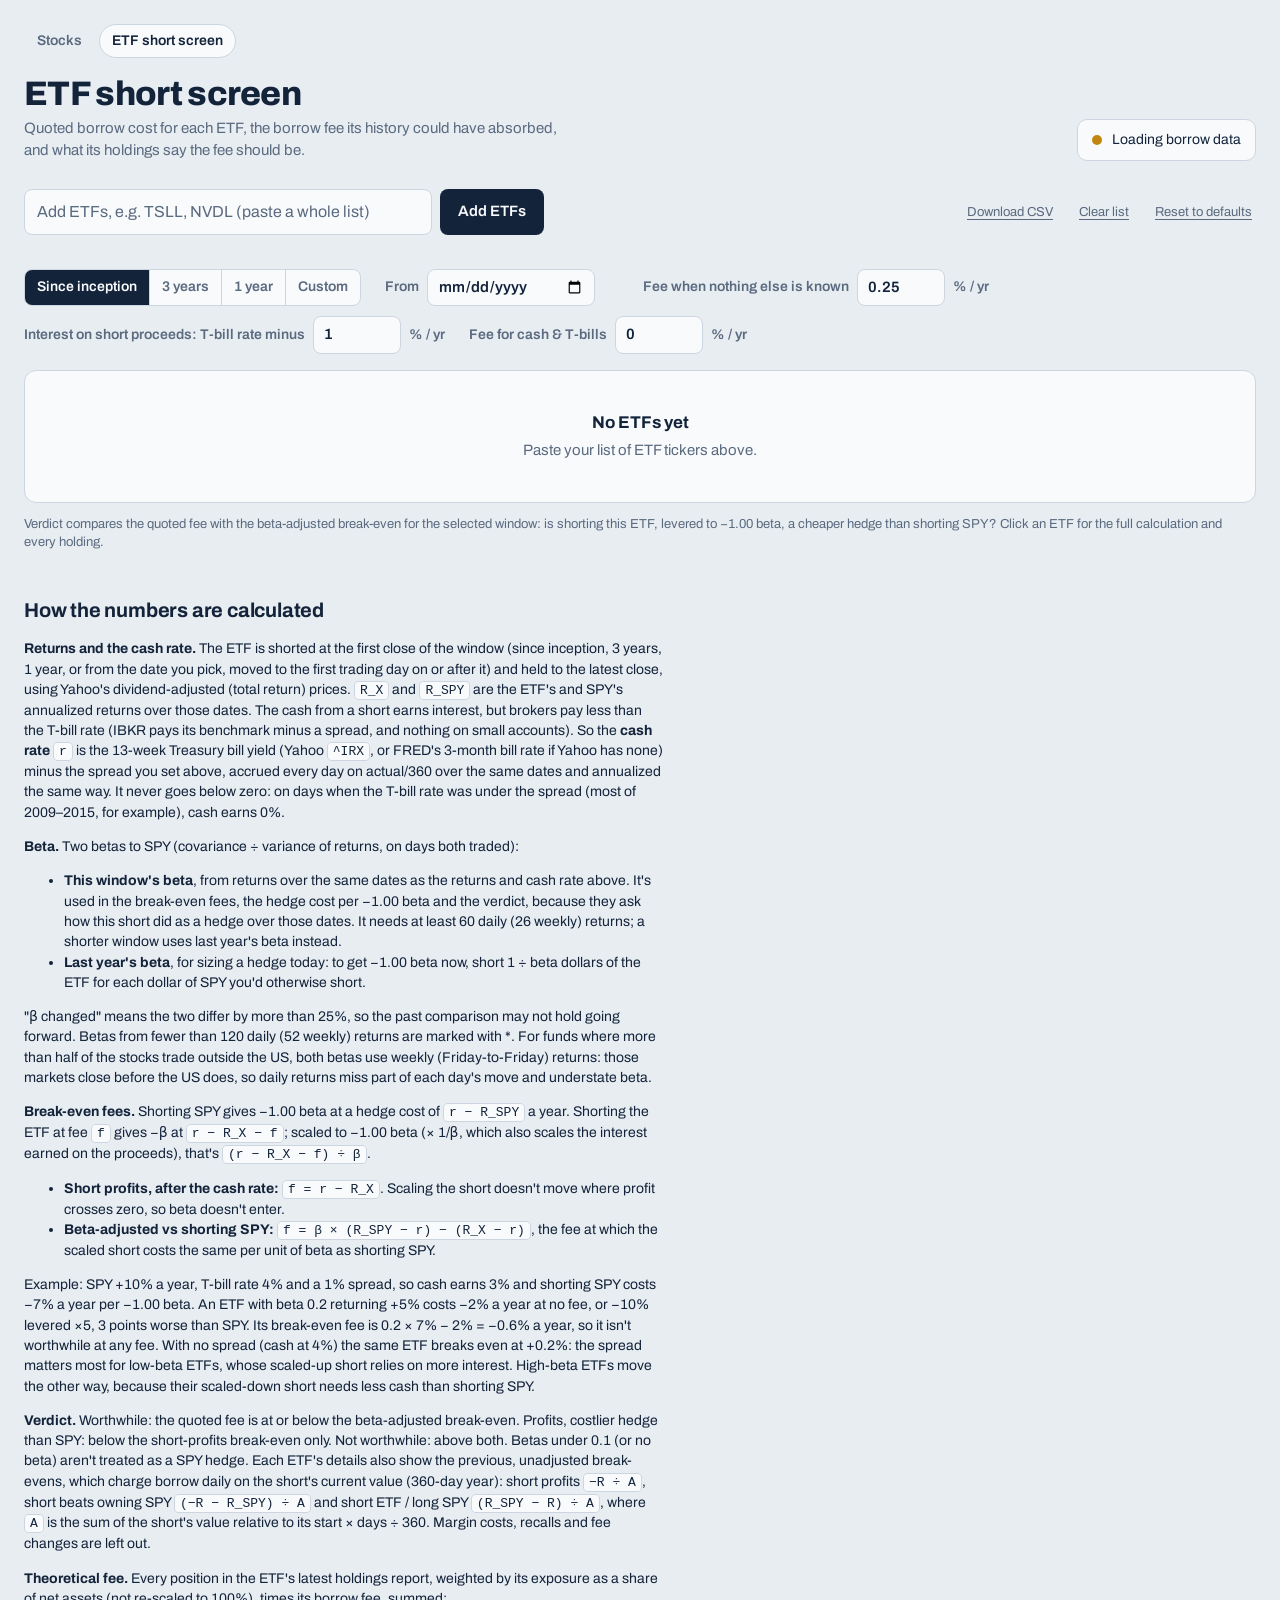
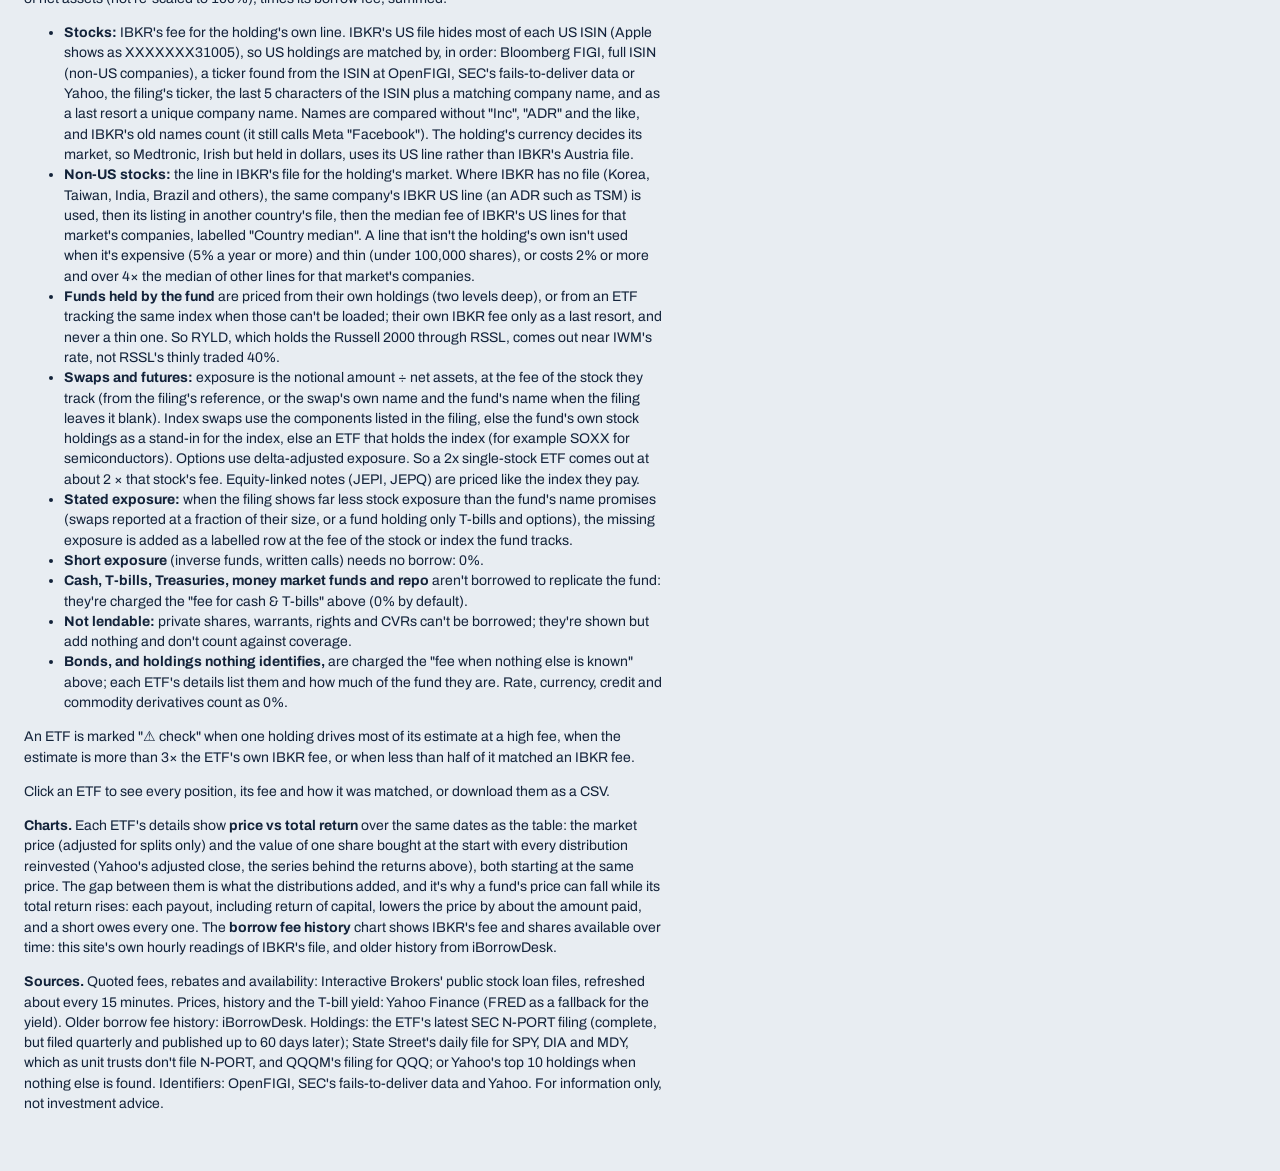
==== commit ef43137b: "Theoretical borrow fee: identify every holding and price it from the right source IBKR's US file mas" ====
--- a/etf.html
+++ b/etf.html
@@ -2,6 +2,7 @@
 <html lang="en">
 <head>
 <meta charset="utf-8">
+<link rel="icon" href="data:,">
 <meta name="viewport" content="width=device-width, initial-scale=1">
 <title>ETF short screen</title>
 <meta name="description" content="Quoted borrow fees for ETFs compared with the fee their history could absorb and the fee their holdings imply.">
@@ -275,7 +276,7 @@
       <input id="startDate" type="date" min="1993-01-29">
     </label>
     <span class="date-error" id="dateError" role="alert"></span>
-    <label for="gc">Fee for unmatched holdings
+    <label for="gc" title="Only for holdings nothing else identifies; each ETF's details show how much of it this applies to">Fee when nothing else is known
       <input id="gc" type="number" min="0" max="100" step="0.05" inputmode="decimal"> % / yr
     </label>
     <label for="spread">Interest on short proceeds: T-bill rate minus
@@ -339,20 +340,25 @@
     <p><strong>Verdict.</strong> Worthwhile: the quoted fee is at or below the beta-adjusted break-even. Profits, costlier hedge than SPY: below the short-profits break-even only. Not worthwhile: above both. Betas under 0.1 (or no beta) aren't treated as a SPY hedge. Each ETF's details also show the previous, unadjusted break-evens, which charge borrow daily on the short's current value (360-day year): short profits <code>−R ÷ A</code>, short beats owning SPY <code>(−R − R_SPY) ÷ A</code> and short ETF / long SPY <code>(R_SPY − R) ÷ A</code>, where <code>A</code> is the sum of the short's value relative to its start × days ÷ 360. Margin costs, recalls and fee changes are left out.</p>
     <p><strong>Theoretical fee.</strong> Every position in the ETF's latest holdings report, weighted by its exposure as a share of net assets (not re-scaled to 100%), times its borrow fee, summed:</p>
     <ul>
-      <li><strong>Stocks and ETFs:</strong> the IBKR fee, matched by ISIN, CUSIP, ticker, IBKR's non-US country files, or as a last resort a unique exact company-name match.</li>
-      <li><strong>Swaps and futures:</strong> exposure is the notional amount ÷ net assets, at the fee of the stock they track. Index swaps use the components listed in the filing, else the fund's own stock holdings as a stand-in for the index, else an ETF that holds the index (for example SOXX for semiconductors). Options use delta-adjusted exposure. So a 2x single-stock ETF comes out at about 2 × that stock's fee.</li>
+      <li><strong>Stocks:</strong> IBKR's fee for the holding's own line. IBKR's US file hides most of each US ISIN (Apple shows as XXXXXXX31005), so US holdings are matched by, in order: Bloomberg FIGI, full ISIN (non-US companies), a ticker found from the ISIN at OpenFIGI, SEC's fails-to-deliver data or Yahoo, the filing's ticker, the last 5 characters of the ISIN plus a matching company name, and as a last resort a unique company name. Names are compared without "Inc", "ADR" and the like, and IBKR's old names count (it still calls Meta "Facebook"). The holding's currency decides its market, so Medtronic, Irish but held in dollars, uses its US line rather than IBKR's Austria file.</li>
+      <li><strong>Non-US stocks:</strong> the line in IBKR's file for the holding's market. Where IBKR has no file (Korea, Taiwan, India, Brazil and others), the same company's IBKR US line (an ADR such as TSM) is used, then its listing in another country's file, then the median fee of IBKR's US lines for that market's companies, labelled "Country median". A line that isn't the holding's own isn't used when it's expensive (5% a year or more) and thin (under 100,000 shares), or costs 2% or more and over 4× the median of other lines for that market's companies.</li>
+      <li><strong>Funds held by the fund</strong> are priced from their own holdings (two levels deep), or from an ETF tracking the same index when those can't be loaded; their own IBKR fee only as a last resort, and never a thin one. So RYLD, which holds the Russell 2000 through RSSL, comes out near IWM's rate, not RSSL's thinly traded 40%.</li>
+      <li><strong>Swaps and futures:</strong> exposure is the notional amount ÷ net assets, at the fee of the stock they track (from the filing's reference, or the swap's own name and the fund's name when the filing leaves it blank). Index swaps use the components listed in the filing, else the fund's own stock holdings as a stand-in for the index, else an ETF that holds the index (for example SOXX for semiconductors). Options use delta-adjusted exposure. So a 2x single-stock ETF comes out at about 2 × that stock's fee. Equity-linked notes (JEPI, JEPQ) are priced like the index they pay.</li>
+      <li><strong>Stated exposure:</strong> when the filing shows far less stock exposure than the fund's name promises (swaps reported at a fraction of their size, or a fund holding only T-bills and options), the missing exposure is added as a labelled row at the fee of the stock or index the fund tracks.</li>
       <li><strong>Short exposure</strong> (inverse funds, written calls) needs no borrow: 0%.</li>
       <li><strong>Cash, T-bills, Treasuries, money market funds and repo</strong> aren't borrowed to replicate the fund: they're charged the "fee for cash &amp; T-bills" above (0% by default).</li>
-      <li><strong>Bonds and anything unmatched</strong> are charged the "fee for unmatched holdings" above. Rate, currency, credit and commodity derivatives count as 0%.</li>
+      <li><strong>Not lendable:</strong> private shares, warrants, rights and CVRs can't be borrowed; they're shown but add nothing and don't count against coverage.</li>
+      <li><strong>Bonds, and holdings nothing identifies,</strong> are charged the "fee when nothing else is known" above; each ETF's details list them and how much of the fund they are. Rate, currency, credit and commodity derivatives count as 0%.</li>
     </ul>
+    <p>An ETF is marked "⚠ check" when one holding drives most of its estimate at a high fee, when the estimate is more than 3× the ETF's own IBKR fee, or when less than half of it matched an IBKR fee.</p>
     <p>Click an ETF to see every position, its fee and how it was matched, or download them as a CSV.</p>
     <p><strong>Charts.</strong> Each ETF's details show <strong>price vs total return</strong> over the same dates as the table: the market price (adjusted for splits only) and the value of one share bought at the start with every distribution reinvested (Yahoo's adjusted close, the series behind the returns above), both starting at the same price. The gap between them is what the distributions added, and it's why a fund's price can fall while its total return rises: each payout, including return of capital, lowers the price by about the amount paid, and a short owes every one. The <strong>borrow fee history</strong> chart shows IBKR's fee and shares available over time: this site's own hourly readings of IBKR's file, and older history from iBorrowDesk.</p>
-    <p><strong>Sources.</strong> Quoted fees, rebates and availability: Interactive Brokers' public stock loan files, refreshed about every 15 minutes. Prices, history and the T-bill yield: Yahoo Finance (FRED as a fallback for the yield). Older borrow fee history: iBorrowDesk. Holdings: the ETF's latest SEC N-PORT filing (complete, but filed quarterly and published up to 60 days later), or Yahoo's top 10 holdings when no filing is found. For information only, not investment advice.</p>
+    <p><strong>Sources.</strong> Quoted fees, rebates and availability: Interactive Brokers' public stock loan files, refreshed about every 15 minutes. Prices, history and the T-bill yield: Yahoo Finance (FRED as a fallback for the yield). Older borrow fee history: iBorrowDesk. Holdings: the ETF's latest SEC N-PORT filing (complete, but filed quarterly and published up to 60 days later); State Street's daily file for SPY, DIA and MDY, which as unit trusts don't file N-PORT, and QQQM's filing for QQQ; or Yahoo's top 10 holdings when nothing else is found. Identifiers: OpenFIGI, SEC's fails-to-deliver data and Yahoo. For information only, not investment advice.</p>
   </section>
 </div>
 
 <script src="/static/uPlot.iife.min.js?v=1.6.30"></script>
-<script src="/static/borrow-chart.js?v=1"></script>
+<script src="/static/borrow-chart.js?v=2"></script>
 <script src="/static/tr-chart.js?v=1"></script>
 <script>
 const $ = (id) => document.getElementById(id);
@@ -527,8 +533,11 @@
       else if (hd.error) { th.textContent = dash; th.className = "dim"; th.title = hd.error; }
       else {
         th.textContent = pctp(v.theo);
+        const tw = (hd.theo && hd.theo.warnings) || [];
         if (hd.warning) { th.append(el("span", "warnline", "⚠ Top 10 only")); th.title = hd.warning; }
+        else if (tw.length) { th.append(el("span", "warnline", "⚠ check")); th.title = tw.join("\n"); }
         else if (hd.theo && hd.theo.pending) { th.append(el("span", "cellsub", "proxy loading")); }
+        else if (hd.theo && hd.theo.identifying) { th.append(el("span", "cellsub", `identifying ${hd.theo.identifying}`)); }
       }
 
       const mis = tr.insertCell();
@@ -765,6 +774,8 @@
   const t = (fd && fd.theo) || hd.theo;
 
   if (hd.warning) g.append(el("p", "warnbox", `⚠ ${hd.warning}`));
+  for (const w of (t && t.warnings) || []) g.append(el("p", "warnbox", `⚠ ${w}`));
+  if (t && t.identifying) g.append(el("p", "note-line", `Identifying ${t.identifying} holding${t.identifying > 1 ? "s" : ""} from OpenFIGI, SEC and Yahoo…`));
   const dl = el("dl", "kv");
   const src = el("span");
   if (hd.url) { const a = el("a", null, hd.source); a.href = hd.url; a.target = "_blank"; a.rel = "noopener"; a.style.color = "inherit"; src.append(a); }
@@ -779,7 +790,9 @@
     kv(dl, "Matched to an IBKR fee", isNum(t.coverage)
       ? `${t.matched} of ${t.need_count} positions (${(t.coverage * 100).toFixed(1)}% of non-cash weight)` : dash);
     kv(dl, "Cash & T-bills", pctf(t.cash_weight, 1));
-    kv(dl, "Charged an assumed rate", pctf(t.assumed_weight, 1));
+    if (t.proxy_weight) kv(dl, "Priced from a stand-in", pctf(t.proxy_weight, 1));
+    kv(dl, "Charged the assumed rate", `${pctf(t.assumed_weight, 1)} (at ${pctp(gc)})`);
+    if (t.notlendable_weight) kv(dl, "Not lendable", pctf(t.notlendable_weight, 1));
   }
   g.append(dl);
 
@@ -812,13 +825,17 @@
       row.insertCell().textContent = x.type;
       row.insertCell().textContent = pctf(x.exposure, 2);
       const f = row.insertCell();
-      f.textContent = !isNum(x.fee) ? dash : x.assumed ? `${pctp(x.fee)} assumed` : pctp(x.fee);
-      if (x.assumed || !isNum(x.fee)) f.className = "dim";
+      f.textContent = !isNum(x.fee) ? dash
+        : x.group === "notlendable" ? "not lendable"
+        : x.group === "proxy" ? `${pctp(x.fee)} stand-in`
+        : x.assumed && x.group === "unmatched" && x.fee === 0 ? "0.00% assumed (your setting)"
+        : x.assumed && x.group !== "lookthrough" ? `${pctp(x.fee)} assumed` : pctp(x.fee);
+      if ((x.assumed && x.group !== "lookthrough") || x.group === "proxy" || x.group === "notlendable" || !isNum(x.fee)) f.className = "dim";
       const how = row.insertCell(); how.className = "how";
       how.append(document.createTextNode(x.how));
       if (x.detail) {
         how.title = x.detail;
-        if (!["IBKR (ISIN)", "IBKR (CUSIP)", "IBKR (ticker)", "Cash & T-bills"].includes(x.how)) how.append(el("span", "cellsub", x.detail));
+        if (!["IBKR (ISIN)", "IBKR (ISIN suffix + name)", "IBKR (FIGI via OpenFIGI)", "IBKR (ticker)", "Cash & T-bills"].includes(x.how)) how.append(el("span", "cellsub", x.detail));
       }
       row.insertCell().textContent = pctp(x.contrib, 3);
     }
@@ -845,8 +862,11 @@
     const names = t.unmatched.map(u => `${u.name} (${pctf(u.weight, 2)})`).join(", ");
     g.append(el("p", "note-line", `Charged the assumed rate: ${names}.`));
   }
+  if (t && t.proxied && t.proxied.length) {
+    const names = t.proxied.map(u => `${u.name} (${pctf(u.weight, 2)}, ${u.how})`).join(", ");
+    g.append(el("p", "note-line", `Priced from a stand-in: ${names}.`));
+  }
   for (const n of hd.notes || []) g.append(el("p", "note-line", n));
-  if (t && isNum(t.coverage) && t.coverage < 0.5) g.append(el("p", "note-line", "Less than half of the non-cash exposure matched an IBKR fee, so the assumed rate drives this estimate."));
   return g;
 }
 
@@ -863,10 +883,10 @@
   const e = await loadHoldings(sym);
   if (!e || e.state !== "ok" || !e.data.rows) { alert(e && e.error ? e.error : "Holdings aren't loaded yet. Try again in a moment."); return; }
   const lines = [csvLine(["Holding", "Ticker", "ISIN", "CUSIP", "Type", "Asset category", "Issuer category",
-    "Exposure (% of net assets)", "Borrow fee %/yr", "Fee assumed", "How matched", "Adds %/yr", "Detail"])];
+    "Exposure (% of net assets)", "Borrow fee %/yr", "Fee assumed", "Group", "Source", "How matched", "Adds %/yr", "Detail"])];
   for (const x of e.data.rows) {
     lines.push(csvLine([x.name, x.ticker, x.isin, x.cusip, x.type, x.cat, x.issuer_cat, isNum(x.exposure) ? x.exposure * 100 : null,
-      x.fee, x.assumed ? "yes" : "no", x.how, x.contrib, x.detail]));
+      x.fee, x.assumed ? "yes" : "no", x.group, x.source, x.how, x.contrib, x.detail]));
   }
   saveCsv(lines, `${sym}-holdings-${e.data.as_of || today()}.csv`);
 }
@@ -981,7 +1001,7 @@
   const head = ["ETF", "Name", "AUM", "Price", "Price source", "Quoted fee %/yr", "Shares available",
     "Value available ($, price x shares)", "Theoretical fee %/yr",
     "Quoted minus theoretical (pts)", "Holdings source", "Holdings as of", "Holdings matched (% of non-cash weight)",
-    "Gross long stock exposure", "Cash & T-bills weight", "Assumed-rate weight",
+    "Gross long stock exposure", "Cash & T-bills weight", "Assumed-rate weight", "Stand-in weight", "Not lendable weight", "Theoretical fee warnings",
     "Window", "Requested start", "Start", "End", "Started at inception instead", "ETF total return", "SPY total return",
     "ETF return /yr", "SPY return /yr", "T-bill rate /yr", "Spread %/yr", "Cash rate /yr", "Cash rate total",
     "Days cash earned 0%", "Beta (this window)", "Beta (window) frequency", "Beta (window) returns",
@@ -999,6 +1019,7 @@
     lines.push(csvLine([v.symbol, v.name, v.aum, v.price, v.r && v.r.price_src === "close" ? `last close ${v.r.last_date}` : (v.r && v.r.price_src) || "",
       v.fee, v.shares, v.avail_value, v.theo, v.mis, hd.source, hd.as_of,
       isNum(t.coverage) ? t.coverage * 100 : null, t.gross_long_equity, t.cash_weight, t.assumed_weight,
+      t.proxy_weight, t.notlendable_weight, (t.warnings || []).join(" | "),
       win === "custom" ? `custom from ${customStart}` : win, w.requested_start, w.start, w.end, w.clamped ? "yes" : "",
       w.etf_total, w.spy_total, w.etf_ann, w.spy_ann, w.tbill_ann, w.spread, w.rfr_ann, w.rfr_total, w.floor_days,
       b.beta, b.freq, b.days, b.corr, b.fallback ? "yes" : "", b1.beta, b1.freq, b1.days, b1.corr,
